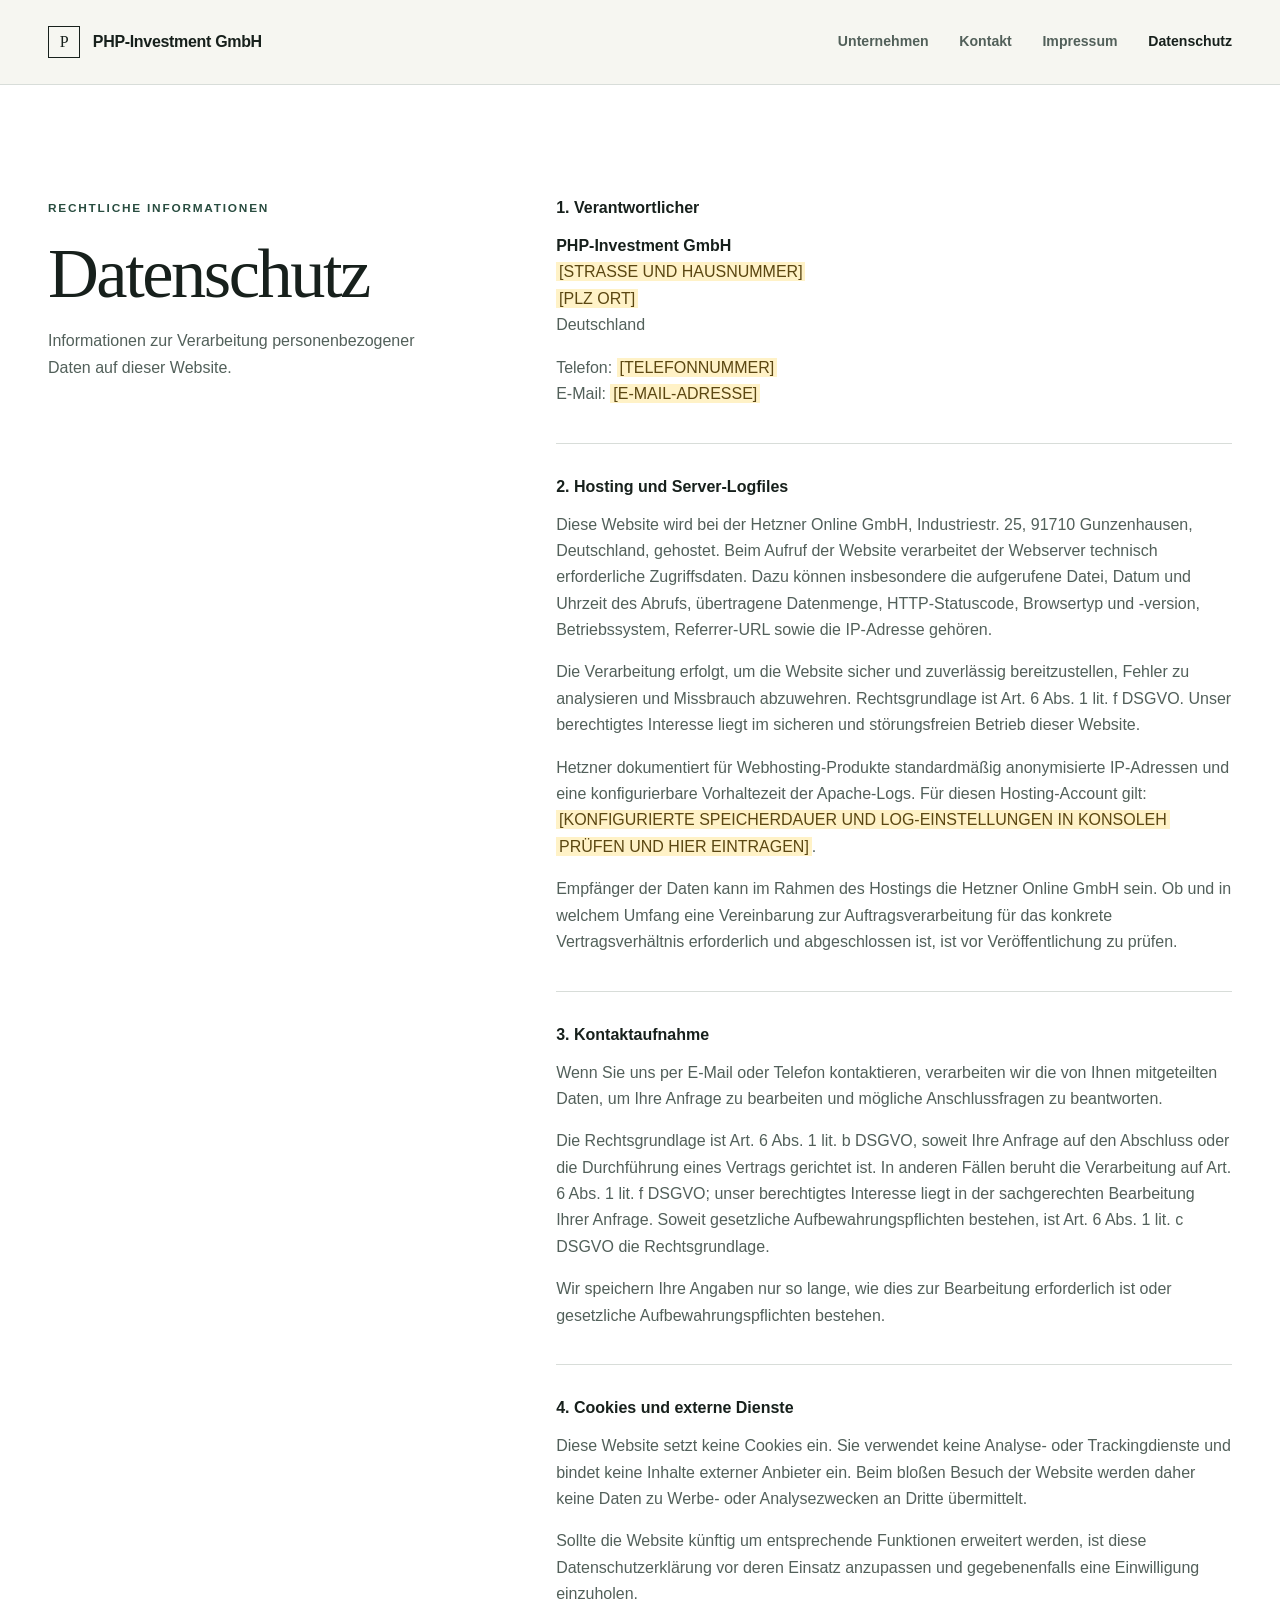
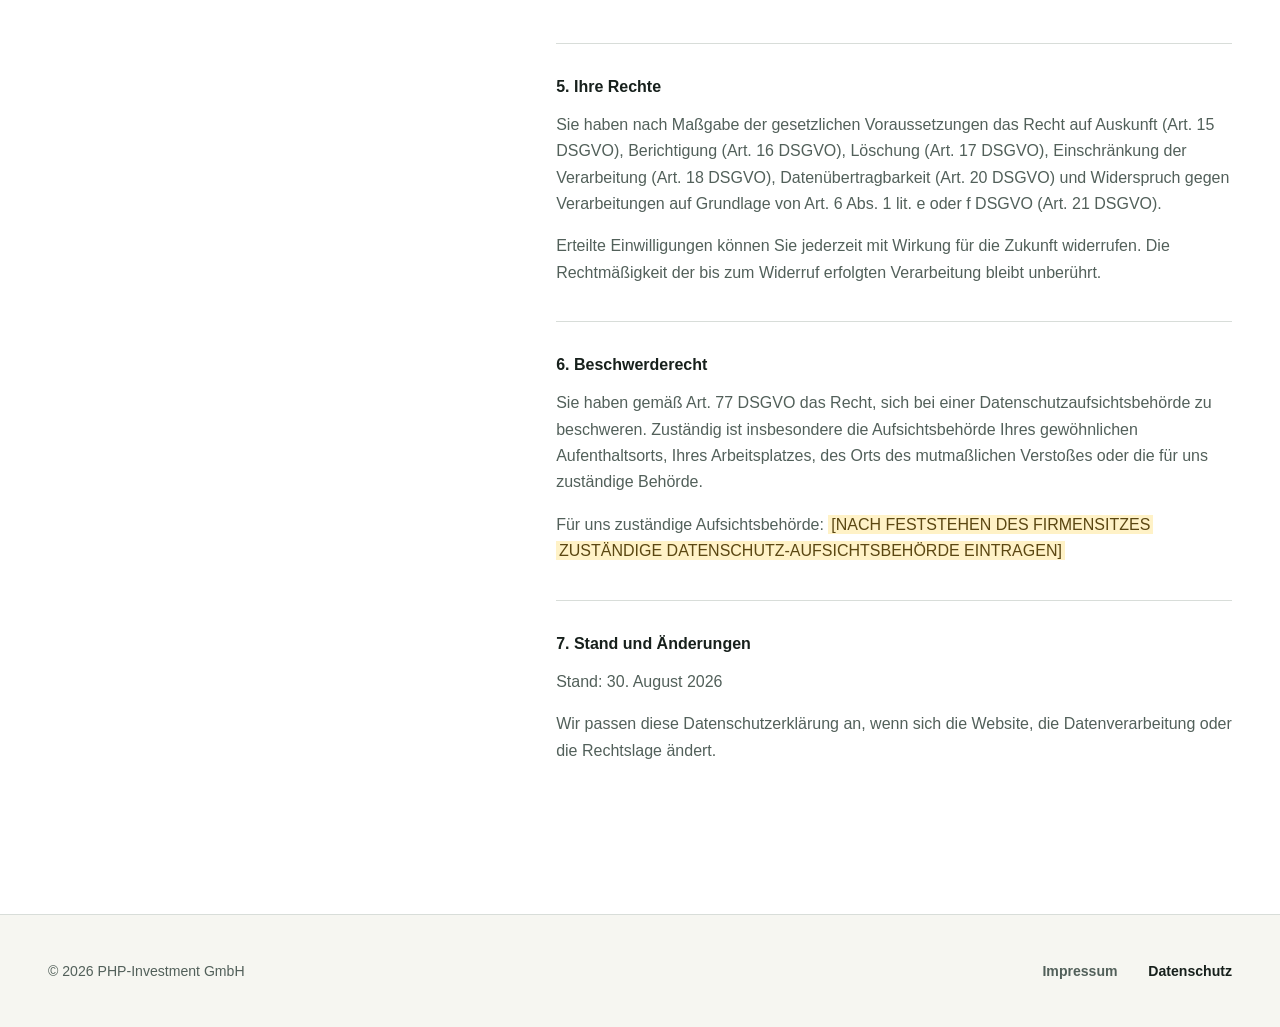
==== datenschutz.html @ 9c5c439d "Initial website" ====
<!doctype html>
<html lang="de">
<head>
  <meta charset="utf-8">
  <meta name="viewport" content="width=device-width, initial-scale=1">
  <title>Datenschutz | PHP-Investment GmbH</title>
  <meta name="description" content="Datenschutzerklärung der PHP-Investment GmbH.">
  <!-- TODO: example.invalid vor Veröffentlichung durch die finale Domain ersetzen. -->
  <link rel="canonical" href="https://www.example.invalid/datenschutz.html">
  <link rel="icon" href="favicon.svg" type="image/svg+xml">
  <link rel="stylesheet" href="assets/css/styles.css">
</head>
<body>
  <a class="skip-link" href="#main">Zum Inhalt springen</a>

  <header class="site-header">
    <div class="shell header-inner">
      <a class="brand" href="index.html" aria-label="PHP-Investment GmbH – Startseite">
        <span class="brand-mark" aria-hidden="true">P</span>
        <span>PHP-Investment GmbH</span>
      </a>
      <nav class="site-nav" aria-label="Hauptnavigation">
        <a href="index.html#unternehmen">Unternehmen</a>
        <a href="index.html#kontakt">Kontakt</a>
        <a href="impressum.html">Impressum</a>
        <a href="datenschutz.html" aria-current="page">Datenschutz</a>
      </nav>
    </div>
  </header>

  <main id="main" class="legal-main">
    <article class="shell legal-layout">
      <header class="legal-intro">
        <p class="eyebrow">Rechtliche Informationen</p>
        <h1>Datenschutz</h1>
        <p>Informationen zur Verarbeitung personenbezogener Daten auf dieser Website.</p>
      </header>

      <div class="legal-content">
        <section aria-labelledby="verantwortlicher">
          <h2 id="verantwortlicher">1. Verantwortlicher</h2>
          <p><strong>PHP-Investment GmbH</strong><br>
            <span class="placeholder">[STRASSE UND HAUSNUMMER]</span><br>
            <span class="placeholder">[PLZ ORT]</span><br>
            Deutschland</p>
          <p>Telefon: <span class="placeholder">[TELEFONNUMMER]</span><br>
            E-Mail: <span class="placeholder">[E-MAIL-ADRESSE]</span></p>
          <!-- TODO: Kontaktdaten eines Datenschutzbeauftragten nur ergänzen, falls einer bestellt wurde/bestellt werden muss. -->
        </section>

        <section aria-labelledby="hosting">
          <h2 id="hosting">2. Hosting und Server-Logfiles</h2>
          <p>Diese Website wird bei der Hetzner Online GmbH, Industriestr. 25, 91710 Gunzenhausen, Deutschland, gehostet. Beim Aufruf der Website verarbeitet der Webserver technisch erforderliche Zugriffsdaten. Dazu können insbesondere die aufgerufene Datei, Datum und Uhrzeit des Abrufs, übertragene Datenmenge, HTTP-Statuscode, Browsertyp und -version, Betriebssystem, Referrer-URL sowie die IP-Adresse gehören.</p>
          <p>Die Verarbeitung erfolgt, um die Website sicher und zuverlässig bereitzustellen, Fehler zu analysieren und Missbrauch abzuwehren. Rechtsgrundlage ist Art. 6 Abs. 1 lit. f DSGVO. Unser berechtigtes Interesse liegt im sicheren und störungsfreien Betrieb dieser Website.</p>
          <p>Hetzner dokumentiert für Webhosting-Produkte standardmäßig anonymisierte IP-Adressen und eine konfigurierbare Vorhaltezeit der Apache-Logs. Für diesen Hosting-Account gilt: <span class="placeholder">[KONFIGURIERTE SPEICHERDAUER UND LOG-EINSTELLUNGEN IN KONSOLEH PRÜFEN UND HIER EINTRAGEN]</span>.</p>
          <p>Empfänger der Daten kann im Rahmen des Hostings die Hetzner Online GmbH sein. Ob und in welchem Umfang eine Vereinbarung zur Auftragsverarbeitung für das konkrete Vertragsverhältnis erforderlich und abgeschlossen ist, ist vor Veröffentlichung zu prüfen.</p>
        </section>

        <section aria-labelledby="kontakt-datenschutz">
          <h2 id="kontakt-datenschutz">3. Kontaktaufnahme</h2>
          <p>Wenn Sie uns per E-Mail oder Telefon kontaktieren, verarbeiten wir die von Ihnen mitgeteilten Daten, um Ihre Anfrage zu bearbeiten und mögliche Anschlussfragen zu beantworten.</p>
          <p>Die Rechtsgrundlage ist Art. 6 Abs. 1 lit. b DSGVO, soweit Ihre Anfrage auf den Abschluss oder die Durchführung eines Vertrags gerichtet ist. In anderen Fällen beruht die Verarbeitung auf Art. 6 Abs. 1 lit. f DSGVO; unser berechtigtes Interesse liegt in der sachgerechten Bearbeitung Ihrer Anfrage. Soweit gesetzliche Aufbewahrungspflichten bestehen, ist Art. 6 Abs. 1 lit. c DSGVO die Rechtsgrundlage.</p>
          <p>Wir speichern Ihre Angaben nur so lange, wie dies zur Bearbeitung erforderlich ist oder gesetzliche Aufbewahrungspflichten bestehen.</p>
        </section>

        <section aria-labelledby="cookies">
          <h2 id="cookies">4. Cookies und externe Dienste</h2>
          <p>Diese Website setzt keine Cookies ein. Sie verwendet keine Analyse- oder Trackingdienste und bindet keine Inhalte externer Anbieter ein. Beim bloßen Besuch der Website werden daher keine Daten zu Werbe- oder Analysezwecken an Dritte übermittelt.</p>
          <p>Sollte die Website künftig um entsprechende Funktionen erweitert werden, ist diese Datenschutzerklärung vor deren Einsatz anzupassen und gegebenenfalls eine Einwilligung einzuholen.</p>
        </section>

        <section aria-labelledby="rechte">
          <h2 id="rechte">5. Ihre Rechte</h2>
          <p>Sie haben nach Maßgabe der gesetzlichen Voraussetzungen das Recht auf Auskunft (Art. 15 DSGVO), Berichtigung (Art. 16 DSGVO), Löschung (Art. 17 DSGVO), Einschränkung der Verarbeitung (Art. 18 DSGVO), Datenübertragbarkeit (Art. 20 DSGVO) und Widerspruch gegen Verarbeitungen auf Grundlage von Art. 6 Abs. 1 lit. e oder f DSGVO (Art. 21 DSGVO).</p>
          <p>Erteilte Einwilligungen können Sie jederzeit mit Wirkung für die Zukunft widerrufen. Die Rechtmäßigkeit der bis zum Widerruf erfolgten Verarbeitung bleibt unberührt.</p>
        </section>

        <section aria-labelledby="beschwerde">
          <h2 id="beschwerde">6. Beschwerderecht</h2>
          <p>Sie haben gemäß Art. 77 DSGVO das Recht, sich bei einer Datenschutzaufsichtsbehörde zu beschweren. Zuständig ist insbesondere die Aufsichtsbehörde Ihres gewöhnlichen Aufenthaltsorts, Ihres Arbeitsplatzes, des Orts des mutmaßlichen Verstoßes oder die für uns zuständige Behörde.</p>
          <p>Für uns zuständige Aufsichtsbehörde: <span class="placeholder">[NACH FESTSTEHEN DES FIRMENSITZES ZUSTÄNDIGE DATENSCHUTZ-AUFSICHTSBEHÖRDE EINTRAGEN]</span></p>
        </section>

        <section aria-labelledby="stand">
          <h2 id="stand">7. Stand und Änderungen</h2>
          <p>Stand: 30. August 2026</p>
          <p>Wir passen diese Datenschutzerklärung an, wenn sich die Website, die Datenverarbeitung oder die Rechtslage ändert.</p>
        </section>
      </div>
    </article>
  </main>

  <footer class="site-footer">
    <div class="shell footer-inner">
      <p>© 2026 PHP-Investment GmbH</p>
      <nav aria-label="Rechtliche Hinweise">
        <a href="impressum.html">Impressum</a>
        <a href="datenschutz.html" aria-current="page">Datenschutz</a>
      </nav>
    </div>
  </footer>
</body>
</html>
---- assets/css/styles.css ----
:root {
  --paper: #f6f6f1;
  --surface: #ffffff;
  --ink: #17201c;
  --ink-soft: #52605a;
  --accent: #294d40;
  --accent-soft: #dce6df;
  --line: #d8ddd9;
  --placeholder-bg: #fff2c7;
  --placeholder-ink: #5b4712;
  --shell: 74rem;
}

*,
*::before,
*::after {
  box-sizing: border-box;
}

html {
  scroll-behavior: smooth;
}

body {
  margin: 0;
  background: var(--paper);
  color: var(--ink);
  font-family: -apple-system, BlinkMacSystemFont, "Segoe UI", Helvetica, Arial, sans-serif;
  font-size: 1rem;
  line-height: 1.65;
  -webkit-font-smoothing: antialiased;
}

a {
  color: inherit;
  text-decoration-thickness: 1px;
  text-underline-offset: 0.22em;
}

a:hover {
  color: var(--accent);
}

a:focus-visible {
  outline: 3px solid var(--accent);
  outline-offset: 4px;
  border-radius: 2px;
}

.skip-link {
  position: fixed;
  z-index: 100;
  top: 0.75rem;
  left: 0.75rem;
  padding: 0.65rem 0.9rem;
  background: var(--ink);
  color: #fff;
  transform: translateY(-160%);
  transition: transform 160ms ease;
}

.skip-link:focus {
  color: #fff;
  transform: translateY(0);
}

.shell {
  width: min(calc(100% - 3rem), var(--shell));
  margin-inline: auto;
}

.site-header {
  position: relative;
  z-index: 10;
  border-bottom: 1px solid var(--line);
  background: var(--paper);
}

.header-inner {
  min-height: 5.25rem;
  display: flex;
  align-items: center;
  justify-content: space-between;
  gap: 2rem;
}

.brand {
  display: inline-flex;
  align-items: center;
  gap: 0.8rem;
  color: var(--ink);
  font-weight: 650;
  letter-spacing: -0.02em;
  text-decoration: none;
  white-space: nowrap;
}

.brand-mark {
  display: grid;
  width: 2rem;
  height: 2rem;
  place-items: center;
  border: 1px solid var(--ink);
  font-family: Georgia, "Times New Roman", serif;
  font-size: 1rem;
  font-weight: 400;
}

.site-nav,
.site-footer nav {
  display: flex;
  align-items: center;
  gap: clamp(1rem, 2.4vw, 2rem);
}

.site-nav a,
.site-footer a {
  color: var(--ink-soft);
  font-size: 0.88rem;
  font-weight: 550;
  text-decoration: none;
}

.site-nav a:hover,
.site-nav a[aria-current="page"],
.site-footer a:hover,
.site-footer a[aria-current="page"] {
  color: var(--ink);
}

.hero {
  min-height: 42rem;
  display: grid;
  grid-template-columns: minmax(0, 1.35fr) minmax(18rem, 0.65fr);
  align-items: center;
  gap: clamp(3rem, 9vw, 8rem);
  padding-block: clamp(5rem, 11vw, 9rem);
}

.hero-copy {
  min-width: 0;
  max-width: 48rem;
}

.eyebrow {
  margin: 0 0 1.4rem;
  color: var(--accent);
  font-size: 0.74rem;
  font-weight: 700;
  letter-spacing: 0.15em;
  line-height: 1.4;
  text-transform: uppercase;
}

h1,
h2,
h3,
p {
  margin-top: 0;
}

h1,
h2 {
  font-family: Georgia, "Times New Roman", serif;
  font-weight: 400;
  letter-spacing: -0.035em;
}

h1 {
  max-width: 14ch;
  margin-bottom: 1.75rem;
  font-size: clamp(3rem, 6.5vw, 5.8rem);
  line-height: 0.98;
}

h2 {
  margin-bottom: 1rem;
  font-size: clamp(2.2rem, 4vw, 3.6rem);
  line-height: 1.05;
}

h3 {
  margin-bottom: 1rem;
  font-size: 1rem;
}

.lead {
  max-width: 38rem;
  margin-bottom: 1.8rem;
  color: var(--ink-soft);
  font-size: clamp(1.12rem, 1.7vw, 1.35rem);
  line-height: 1.55;
}

.text-link {
  display: inline-flex;
  gap: 0.55rem;
  align-items: center;
  color: var(--accent);
  font-size: 0.93rem;
  font-weight: 650;
  text-decoration: none;
}

.text-link span {
  transition: transform 160ms ease;
}

.text-link:hover span {
  transform: translateX(0.2rem);
}

.hero-figure {
  position: relative;
  width: min(100%, 22rem);
  aspect-ratio: 0.78;
  justify-self: end;
  border: 1px solid var(--line);
}

.figure-line,
.figure-block,
.figure-label {
  position: absolute;
}

.figure-line {
  top: 0;
  bottom: 0;
  width: 1px;
  background: var(--line);
}

.figure-line-one {
  left: 33.333%;
}

.figure-line-two {
  left: 66.666%;
}

.figure-block {
  right: 0;
  bottom: 0;
  width: 66.666%;
  height: 56%;
  background: var(--accent);
}

.figure-label {
  right: 1.2rem;
  bottom: 1.2rem;
  color: #fff;
  font-family: Georgia, "Times New Roman", serif;
  font-size: clamp(1rem, 2vw, 1.35rem);
  line-height: 1.2;
  text-align: right;
}

.section {
  padding-block: clamp(5rem, 10vw, 8.5rem);
  border-top: 1px solid var(--line);
  scroll-margin-top: 1rem;
}

.section-muted {
  background: var(--surface);
}

.split-layout {
  display: grid;
  grid-template-columns: minmax(13rem, 0.72fr) minmax(0, 1.28fr);
  gap: clamp(3rem, 10vw, 9rem);
}

.section-number {
  margin-bottom: 1.25rem;
  color: var(--accent);
  font-size: 0.72rem;
  font-weight: 700;
  letter-spacing: 0.14em;
}

.prose {
  max-width: 43rem;
}

.prose-large {
  font-family: Georgia, "Times New Roman", serif;
  font-size: clamp(1.35rem, 2.5vw, 2rem);
  line-height: 1.48;
}

.prose p:last-child,
.legal-content section p:last-child {
  margin-bottom: 0;
}

.contact-card {
  display: grid;
  grid-template-columns: repeat(2, minmax(0, 1fr));
  gap: 3rem;
  padding: clamp(1.6rem, 4vw, 2.8rem);
  border: 1px solid var(--line);
  background: var(--surface);
}

address {
  color: var(--ink-soft);
  font-style: normal;
}

.contact-list {
  margin: 0;
}

.contact-list > div + div {
  margin-top: 1.5rem;
}

.contact-list dt {
  margin-bottom: 0.2rem;
  color: var(--ink-soft);
  font-size: 0.78rem;
  font-weight: 700;
  letter-spacing: 0.08em;
  text-transform: uppercase;
}

.contact-list dd {
  margin: 0;
}

.placeholder {
  padding: 0.06em 0.18em;
  background: var(--placeholder-bg);
  color: var(--placeholder-ink);
  box-decoration-break: clone;
  -webkit-box-decoration-break: clone;
}

.site-footer {
  border-top: 1px solid var(--line);
}

.footer-inner {
  min-height: 7rem;
  display: flex;
  align-items: center;
  justify-content: space-between;
  gap: 2rem;
}

.footer-inner p {
  margin: 0;
  color: var(--ink-soft);
  font-size: 0.88rem;
}

.legal-main {
  background: var(--surface);
}

.legal-layout {
  display: grid;
  grid-template-columns: minmax(15rem, 0.72fr) minmax(0, 1.28fr);
  gap: clamp(3rem, 10vw, 9rem);
  padding-block: clamp(4rem, 9vw, 8rem);
}

.legal-intro {
  align-self: start;
  position: sticky;
  top: 3rem;
}

.legal-intro h1 {
  margin-bottom: 1.25rem;
  font-size: clamp(3rem, 5.5vw, 5rem);
}

.legal-intro > p:last-child {
  max-width: 24rem;
  color: var(--ink-soft);
}

.legal-content {
  max-width: 45rem;
}

.legal-content section {
  padding-block: 2.2rem;
  border-top: 1px solid var(--line);
}

.legal-content section:first-child {
  padding-top: 0;
  border-top: 0;
}

.legal-content h2 {
  margin-bottom: 1rem;
  font-family: inherit;
  font-size: 1rem;
  font-weight: 700;
  letter-spacing: 0;
}

.legal-content p {
  color: var(--ink-soft);
}

.legal-content strong {
  color: var(--ink);
}

.notice {
  padding: 1.25rem;
  border-left: 3px solid #9a7518;
  background: #fff9e8;
}

.notice .notice-title {
  margin-bottom: 0.4rem;
  color: var(--ink);
  font-size: 0.78rem;
  font-weight: 750;
  letter-spacing: 0.08em;
  text-transform: uppercase;
}

@media (max-width: 52rem) {
  .header-inner {
    padding-block: 1rem;
    align-items: flex-start;
    flex-direction: column;
    gap: 0.9rem;
  }

  .site-nav {
    width: 100%;
    padding-bottom: 0.25rem;
    overflow-x: auto;
  }

  .hero {
    min-height: auto;
    grid-template-columns: 1fr;
  }

  .hero-figure {
    width: min(70vw, 20rem);
    justify-self: start;
  }

  .split-layout,
  .legal-layout {
    grid-template-columns: 1fr;
    gap: 2rem;
  }

  .legal-intro {
    position: static;
  }

  .contact-card {
    grid-template-columns: 1fr;
  }
}

@media (max-width: 35rem) {
  .shell {
    width: min(calc(100% - 2rem), var(--shell));
  }

  .brand {
    font-size: 0.94rem;
  }

  .site-nav {
    gap: 1rem;
  }

  .site-nav a {
    font-size: 0.82rem;
  }

  .hero {
    padding-block: 4.5rem;
  }

  h1 {
    overflow-wrap: break-word;
    font-size: clamp(2.45rem, 11.5vw, 3.1rem);
    hyphens: auto;
  }

  .hero-figure {
    width: 78vw;
  }

  .footer-inner {
    padding-block: 1.5rem;
    align-items: flex-start;
    flex-direction: column;
    justify-content: center;
    gap: 0.8rem;
  }
}

@media (prefers-reduced-motion: reduce) {
  html {
    scroll-behavior: auto;
  }

  *,
  *::before,
  *::after {
    scroll-behavior: auto !important;
    transition-duration: 0.01ms !important;
  }
}

@media print {
  .site-header,
  .site-footer,
  .skip-link {
    display: none;
  }

  body,
  .legal-main {
    background: #fff;
  }

  .legal-layout {
    display: block;
    width: 100%;
    padding: 0;
  }

  .legal-intro {
    margin-bottom: 2rem;
  }
}
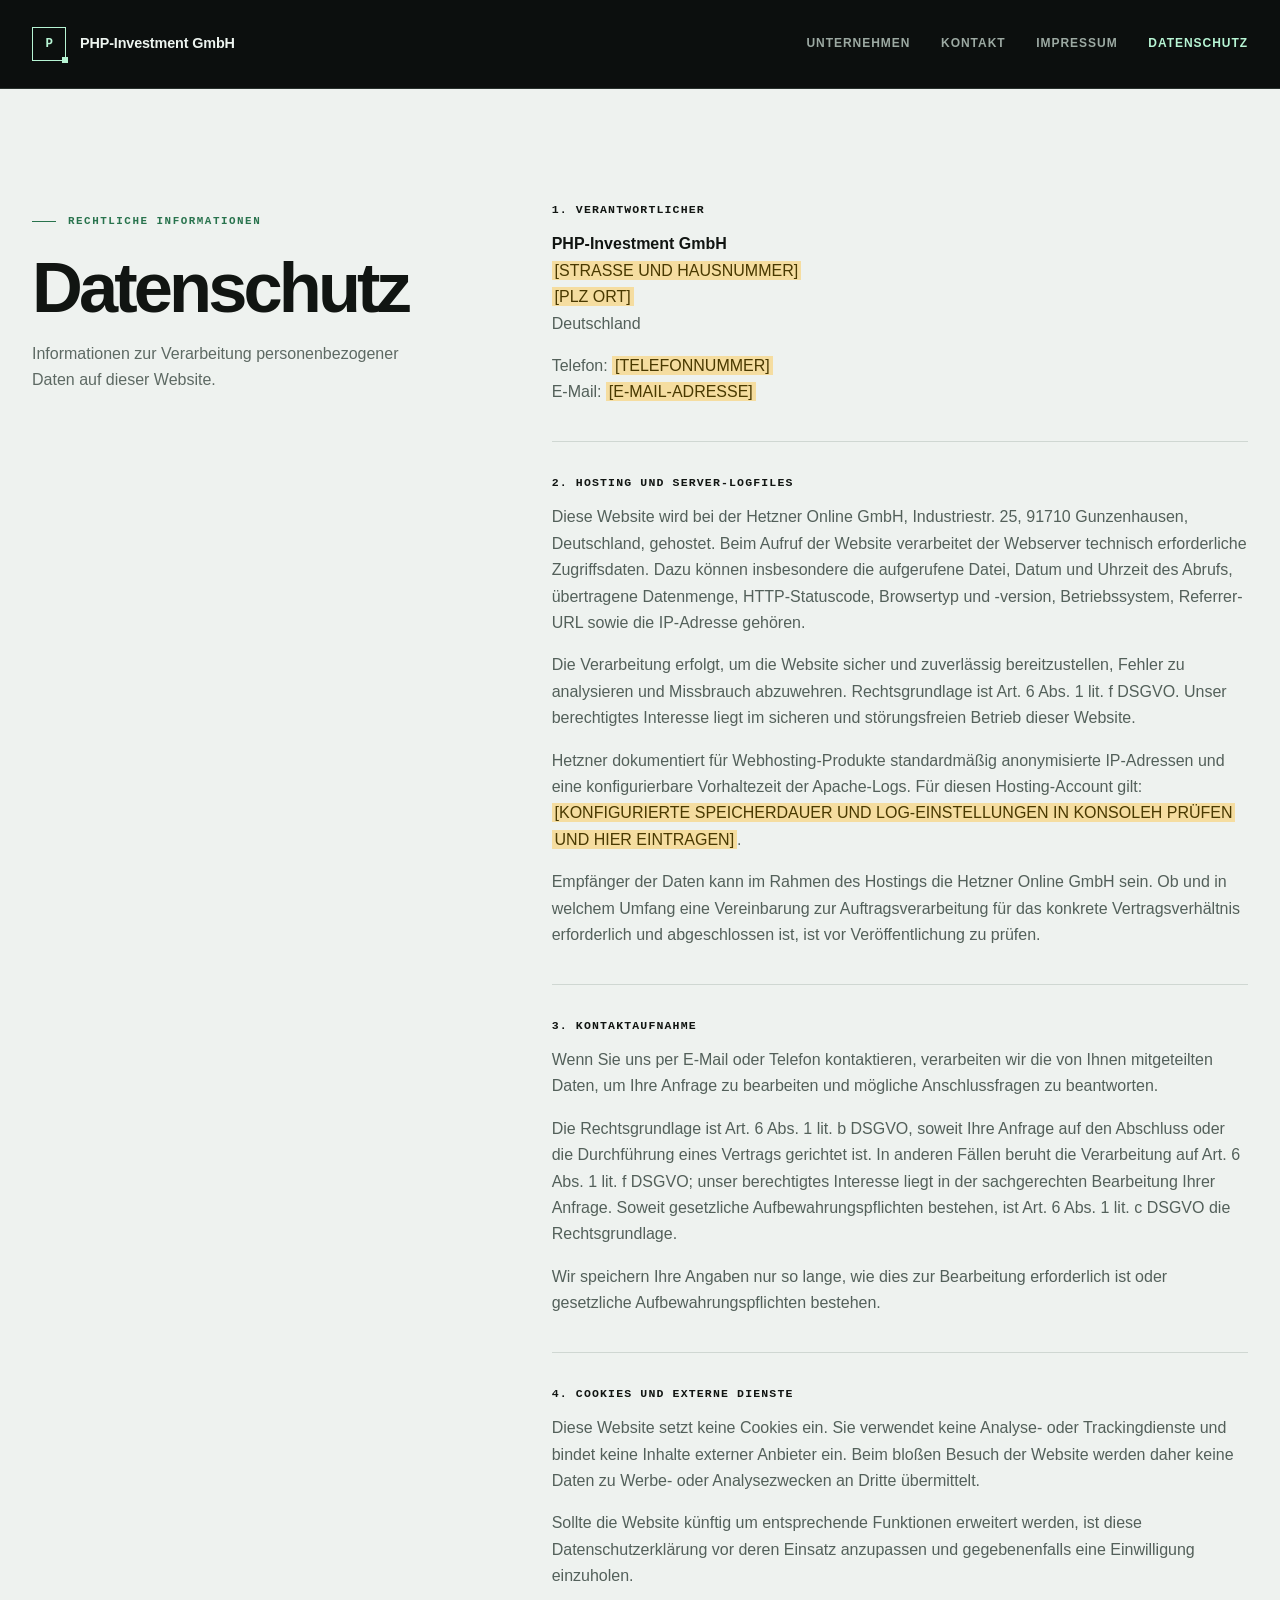
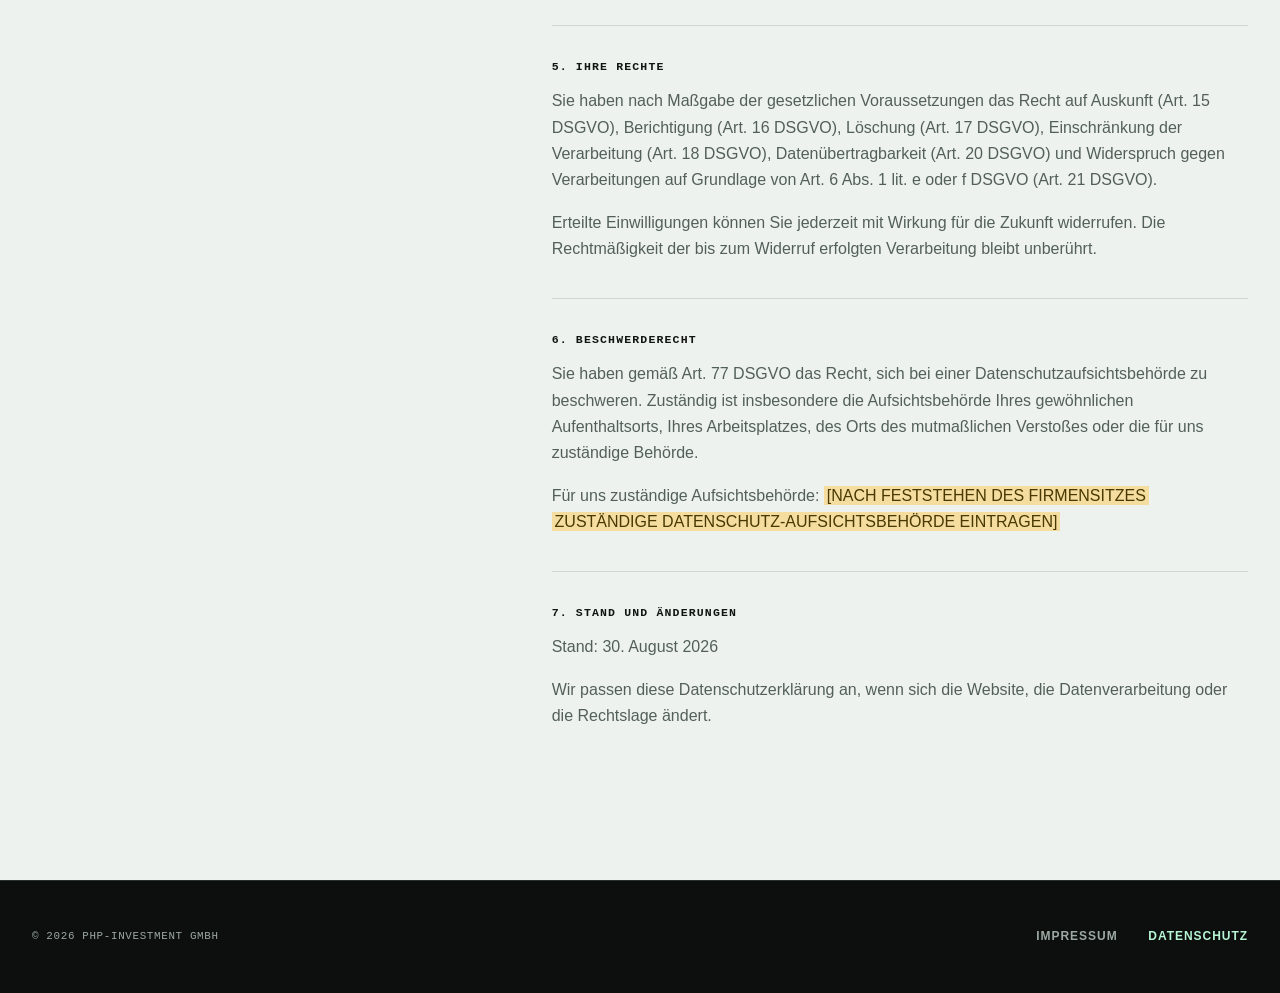
==== commit 2e76bbef: "Updated URL" ====
--- a/datenschutz.html
+++ b/datenschutz.html
@@ -5,8 +5,7 @@
   <meta name="viewport" content="width=device-width, initial-scale=1">
   <title>Datenschutz | PHP-Investment GmbH</title>
   <meta name="description" content="Datenschutzerklärung der PHP-Investment GmbH.">
-  <!-- TODO: example.invalid vor Veröffentlichung durch die finale Domain ersetzen. -->
-  <link rel="canonical" href="https://www.example.invalid/datenschutz.html">
+  <link rel="canonical" href="https://php-investment.de/datenschutz.html">
   <link rel="icon" href="favicon.svg" type="image/svg+xml">
   <link rel="stylesheet" href="assets/css/styles.css">
 </head>
--- a/assets/css/styles.css
+++ b/assets/css/styles.css
@@ -1,14 +1,18 @@
 :root {
-  --paper: #f6f6f1;
-  --surface: #ffffff;
-  --ink: #17201c;
-  --ink-soft: #52605a;
-  --accent: #294d40;
-  --accent-soft: #dce6df;
-  --line: #d8ddd9;
-  --placeholder-bg: #fff2c7;
-  --placeholder-ink: #5b4712;
-  --shell: 74rem;
+  --bg: #0c0f0e;
+  --surface: #121715;
+  --surface-raised: #171d1a;
+  --paper: #eef2ef;
+  --ink: #edf4ef;
+  --ink-soft: #9ca9a2;
+  --ink-dark: #111512;
+  --accent: #b7f5d4;
+  --accent-strong: #78dda8;
+  --line: #29312d;
+  --line-light: #cfd7d2;
+  --placeholder-bg: #f5dda0;
+  --placeholder-ink: #493900;
+  --shell: 76rem;
 }
 
 *,
@@ -23,18 +27,23 @@
 
 body {
   margin: 0;
-  background: var(--paper);
+  background: var(--bg);
   color: var(--ink);
-  font-family: -apple-system, BlinkMacSystemFont, "Segoe UI", Helvetica, Arial, sans-serif;
+  font-family: Inter, ui-sans-serif, -apple-system, BlinkMacSystemFont, "Segoe UI", Helvetica, Arial, sans-serif;
   font-size: 1rem;
   line-height: 1.65;
   -webkit-font-smoothing: antialiased;
 }
 
+::selection {
+  background: var(--accent);
+  color: var(--ink-dark);
+}
+
 a {
   color: inherit;
   text-decoration-thickness: 1px;
-  text-underline-offset: 0.22em;
+  text-underline-offset: 0.24em;
 }
 
 a:hover {
@@ -42,9 +51,8 @@
 }
 
 a:focus-visible {
-  outline: 3px solid var(--accent);
-  outline-offset: 4px;
-  border-radius: 2px;
+  outline: 2px solid var(--accent);
+  outline-offset: 5px;
 }
 
 .skip-link {
@@ -53,14 +61,15 @@
   top: 0.75rem;
   left: 0.75rem;
   padding: 0.65rem 0.9rem;
-  background: var(--ink);
-  color: #fff;
+  background: var(--accent);
+  color: var(--ink-dark);
+  font-weight: 700;
   transform: translateY(-160%);
   transition: transform 160ms ease;
 }
 
 .skip-link:focus {
-  color: #fff;
+  color: var(--ink-dark);
   transform: translateY(0);
 }
 
@@ -73,11 +82,11 @@
   position: relative;
   z-index: 10;
   border-bottom: 1px solid var(--line);
-  background: var(--paper);
+  background: var(--bg);
 }
 
 .header-inner {
-  min-height: 5.25rem;
+  min-height: 5.5rem;
   display: flex;
   align-items: center;
   justify-content: space-between;
@@ -87,23 +96,36 @@
 .brand {
   display: inline-flex;
   align-items: center;
-  gap: 0.8rem;
+  gap: 0.85rem;
   color: var(--ink);
-  font-weight: 650;
-  letter-spacing: -0.02em;
+  font-size: 0.9rem;
+  font-weight: 700;
+  letter-spacing: -0.01em;
   text-decoration: none;
   white-space: nowrap;
 }
 
 .brand-mark {
+  position: relative;
   display: grid;
-  width: 2rem;
-  height: 2rem;
+  width: 2.15rem;
+  height: 2.15rem;
   place-items: center;
-  border: 1px solid var(--ink);
-  font-family: Georgia, "Times New Roman", serif;
-  font-size: 1rem;
-  font-weight: 400;
+  border: 1px solid var(--accent);
+  color: var(--accent);
+  font-family: ui-monospace, SFMono-Regular, Menlo, Consolas, monospace;
+  font-size: 0.78rem;
+  font-weight: 700;
+}
+
+.brand-mark::after {
+  position: absolute;
+  right: -3px;
+  bottom: -3px;
+  width: 6px;
+  height: 6px;
+  background: var(--accent);
+  content: "";
 }
 
 .site-nav,
@@ -116,40 +138,67 @@
 .site-nav a,
 .site-footer a {
   color: var(--ink-soft);
-  font-size: 0.88rem;
-  font-weight: 550;
+  font-size: 0.75rem;
+  font-weight: 700;
+  letter-spacing: 0.08em;
   text-decoration: none;
+  text-transform: uppercase;
 }
 
 .site-nav a:hover,
 .site-nav a[aria-current="page"],
 .site-footer a:hover,
 .site-footer a[aria-current="page"] {
-  color: var(--ink);
+  color: var(--accent);
 }
 
 .hero {
-  min-height: 42rem;
+  position: relative;
+  min-height: 44rem;
   display: grid;
-  grid-template-columns: minmax(0, 1.35fr) minmax(18rem, 0.65fr);
+  grid-template-columns: minmax(0, 1.4fr) minmax(18rem, 0.6fr);
   align-items: center;
-  gap: clamp(3rem, 9vw, 8rem);
-  padding-block: clamp(5rem, 11vw, 9rem);
+  gap: clamp(3rem, 8vw, 7rem);
+  padding-block: clamp(5.5rem, 11vw, 9rem);
+}
+
+.hero::before {
+  position: absolute;
+  top: 0;
+  bottom: 0;
+  left: 50%;
+  width: 1px;
+  background: var(--line);
+  content: "";
+  pointer-events: none;
 }
 
 .hero-copy {
+  position: relative;
+  z-index: 1;
   min-width: 0;
-  max-width: 48rem;
+  max-width: 52rem;
 }
 
 .eyebrow {
-  margin: 0 0 1.4rem;
+  display: inline-flex;
+  align-items: center;
+  gap: 0.75rem;
+  margin: 0 0 1.6rem;
   color: var(--accent);
-  font-size: 0.74rem;
-  font-weight: 700;
-  letter-spacing: 0.15em;
+  font-family: ui-monospace, SFMono-Regular, Menlo, Consolas, monospace;
+  font-size: 0.68rem;
+  font-weight: 700;
+  letter-spacing: 0.14em;
   line-height: 1.4;
   text-transform: uppercase;
+}
+
+.eyebrow::before {
+  width: 1.5rem;
+  height: 1px;
+  background: currentColor;
+  content: "";
 }
 
 h1,
@@ -161,22 +210,21 @@
 
 h1,
 h2 {
-  font-family: Georgia, "Times New Roman", serif;
-  font-weight: 400;
-  letter-spacing: -0.035em;
+  font-weight: 650;
+  letter-spacing: -0.055em;
 }
 
 h1 {
   max-width: 14ch;
-  margin-bottom: 1.75rem;
-  font-size: clamp(3rem, 6.5vw, 5.8rem);
-  line-height: 0.98;
+  margin-bottom: 2rem;
+  font-size: clamp(3.5rem, 6.8vw, 6.4rem);
+  line-height: 0.94;
 }
 
 h2 {
   margin-bottom: 1rem;
-  font-size: clamp(2.2rem, 4vw, 3.6rem);
-  line-height: 1.05;
+  font-size: clamp(2.5rem, 4.8vw, 4.5rem);
+  line-height: 0.98;
 }
 
 h3 {
@@ -186,20 +234,23 @@
 
 .lead {
   max-width: 38rem;
-  margin-bottom: 1.8rem;
+  margin-bottom: 2rem;
   color: var(--ink-soft);
-  font-size: clamp(1.12rem, 1.7vw, 1.35rem);
-  line-height: 1.55;
+  font-size: clamp(1.06rem, 1.6vw, 1.25rem);
+  line-height: 1.6;
 }
 
 .text-link {
   display: inline-flex;
-  gap: 0.55rem;
+  gap: 0.7rem;
   align-items: center;
   color: var(--accent);
-  font-size: 0.93rem;
-  font-weight: 650;
+  font-family: ui-monospace, SFMono-Regular, Menlo, Consolas, monospace;
+  font-size: 0.72rem;
+  font-weight: 700;
+  letter-spacing: 0.08em;
   text-decoration: none;
+  text-transform: uppercase;
 }
 
 .text-link span {
@@ -207,15 +258,42 @@
 }
 
 .text-link:hover span {
-  transform: translateX(0.2rem);
+  transform: translateX(0.25rem);
 }
 
 .hero-figure {
   position: relative;
+  z-index: 1;
   width: min(100%, 22rem);
-  aspect-ratio: 0.78;
+  aspect-ratio: 0.82;
   justify-self: end;
-  border: 1px solid var(--line);
+  border: 1px solid #3a4540;
+  background: var(--surface);
+}
+
+.hero-figure::before {
+  position: absolute;
+  z-index: 2;
+  top: 1.2rem;
+  right: 1.2rem;
+  width: 0.5rem;
+  height: 0.5rem;
+  border-radius: 50%;
+  background: var(--accent);
+  box-shadow: 0 0 0 6px rgba(183, 245, 212, 0.08);
+  content: "";
+}
+
+.hero-figure::after {
+  position: absolute;
+  z-index: 2;
+  top: 1.25rem;
+  left: 1.25rem;
+  color: var(--ink-soft);
+  font-family: ui-monospace, SFMono-Regular, Menlo, Consolas, monospace;
+  font-size: 0.62rem;
+  letter-spacing: 0.12em;
+  content: "PHP—01";
 }
 
 .figure-line,
@@ -247,24 +325,48 @@
   background: var(--accent);
 }
 
+.figure-block::before {
+  position: absolute;
+  top: 1rem;
+  left: 1rem;
+  width: 2rem;
+  height: 2rem;
+  border-top: 1px solid var(--ink-dark);
+  border-left: 1px solid var(--ink-dark);
+  content: "";
+  opacity: 0.55;
+}
+
 .figure-label {
+  z-index: 2;
   right: 1.2rem;
   bottom: 1.2rem;
-  color: #fff;
-  font-family: Georgia, "Times New Roman", serif;
-  font-size: clamp(1rem, 2vw, 1.35rem);
-  line-height: 1.2;
+  color: var(--ink-dark);
+  font-size: clamp(1rem, 2vw, 1.25rem);
+  font-weight: 650;
+  line-height: 1.15;
   text-align: right;
 }
 
+.figure-label small {
+  display: block;
+  margin-bottom: 0.4rem;
+  font-family: ui-monospace, SFMono-Regular, Menlo, Consolas, monospace;
+  font-size: 0.55rem;
+  font-weight: 700;
+  letter-spacing: 0.12em;
+  text-transform: uppercase;
+}
+
 .section {
-  padding-block: clamp(5rem, 10vw, 8.5rem);
+  padding-block: clamp(5.5rem, 10vw, 9rem);
   border-top: 1px solid var(--line);
   scroll-margin-top: 1rem;
 }
 
 .section-muted {
-  background: var(--surface);
+  background: var(--paper);
+  color: var(--ink-dark);
 }
 
 .split-layout {
@@ -274,21 +376,35 @@
 }
 
 .section-number {
-  margin-bottom: 1.25rem;
-  color: var(--accent);
-  font-size: 0.72rem;
-  font-weight: 700;
-  letter-spacing: 0.14em;
+  display: inline-flex;
+  min-width: 2.5rem;
+  margin-bottom: 1.5rem;
+  padding: 0.3rem 0.5rem;
+  border: 1px solid currentColor;
+  color: var(--accent-strong);
+  font-family: ui-monospace, SFMono-Regular, Menlo, Consolas, monospace;
+  font-size: 0.62rem;
+  font-weight: 700;
+  letter-spacing: 0.12em;
+}
+
+.section-muted .section-number {
+  color: #28734d;
 }
 
 .prose {
-  max-width: 43rem;
+  max-width: 45rem;
 }
 
 .prose-large {
-  font-family: Georgia, "Times New Roman", serif;
-  font-size: clamp(1.35rem, 2.5vw, 2rem);
-  line-height: 1.48;
+  font-size: clamp(1.45rem, 2.6vw, 2.2rem);
+  font-weight: 480;
+  letter-spacing: -0.025em;
+  line-height: 1.4;
+}
+
+.prose-large p:first-child::first-line {
+  color: #173e2b;
 }
 
 .prose p:last-child,
@@ -297,12 +413,23 @@
 }
 
 .contact-card {
+  position: relative;
   display: grid;
   grid-template-columns: repeat(2, minmax(0, 1fr));
   gap: 3rem;
-  padding: clamp(1.6rem, 4vw, 2.8rem);
+  padding: clamp(1.6rem, 4vw, 3rem);
   border: 1px solid var(--line);
-  background: var(--surface);
+  background: var(--surface-raised);
+}
+
+.contact-card::before {
+  position: absolute;
+  top: -1px;
+  left: -1px;
+  width: 5rem;
+  height: 2px;
+  background: var(--accent);
+  content: "";
 }
 
 address {
@@ -319,11 +446,12 @@
 }
 
 .contact-list dt {
-  margin-bottom: 0.2rem;
-  color: var(--ink-soft);
-  font-size: 0.78rem;
-  font-weight: 700;
-  letter-spacing: 0.08em;
+  margin-bottom: 0.35rem;
+  color: var(--accent);
+  font-family: ui-monospace, SFMono-Regular, Menlo, Consolas, monospace;
+  font-size: 0.62rem;
+  font-weight: 700;
+  letter-spacing: 0.12em;
   text-transform: uppercase;
 }
 
@@ -341,6 +469,7 @@
 
 .site-footer {
   border-top: 1px solid var(--line);
+  background: var(--bg);
 }
 
 .footer-inner {
@@ -354,18 +483,22 @@
 .footer-inner p {
   margin: 0;
   color: var(--ink-soft);
-  font-size: 0.88rem;
+  font-family: ui-monospace, SFMono-Regular, Menlo, Consolas, monospace;
+  font-size: 0.68rem;
+  letter-spacing: 0.06em;
+  text-transform: uppercase;
 }
 
 .legal-main {
-  background: var(--surface);
+  background: var(--paper);
+  color: var(--ink-dark);
 }
 
 .legal-layout {
   display: grid;
   grid-template-columns: minmax(15rem, 0.72fr) minmax(0, 1.28fr);
   gap: clamp(3rem, 10vw, 9rem);
-  padding-block: clamp(4rem, 9vw, 8rem);
+  padding-block: clamp(4.5rem, 9vw, 8rem);
 }
 
 .legal-intro {
@@ -374,6 +507,10 @@
   top: 3rem;
 }
 
+.legal-intro .eyebrow {
+  color: #28734d;
+}
+
 .legal-intro h1 {
   margin-bottom: 1.25rem;
   font-size: clamp(3rem, 5.5vw, 5rem);
@@ -381,7 +518,7 @@
 
 .legal-intro > p:last-child {
   max-width: 24rem;
-  color: var(--ink-soft);
+  color: #5d6963;
 }
 
 .legal-content {
@@ -390,7 +527,7 @@
 
 .legal-content section {
   padding-block: 2.2rem;
-  border-top: 1px solid var(--line);
+  border-top: 1px solid var(--line-light);
 }
 
 .legal-content section:first-child {
@@ -400,32 +537,34 @@
 
 .legal-content h2 {
   margin-bottom: 1rem;
-  font-family: inherit;
-  font-size: 1rem;
-  font-weight: 700;
-  letter-spacing: 0;
+  font-family: ui-monospace, SFMono-Regular, Menlo, Consolas, monospace;
+  font-size: 0.72rem;
+  font-weight: 750;
+  letter-spacing: 0.1em;
+  text-transform: uppercase;
 }
 
 .legal-content p {
-  color: var(--ink-soft);
+  color: #53605a;
 }
 
 .legal-content strong {
-  color: var(--ink);
+  color: var(--ink-dark);
 }
 
 .notice {
   padding: 1.25rem;
-  border-left: 3px solid #9a7518;
+  border-left: 3px solid #987415;
   background: #fff9e8;
 }
 
 .notice .notice-title {
   margin-bottom: 0.4rem;
-  color: var(--ink);
-  font-size: 0.78rem;
+  color: var(--ink-dark);
+  font-family: ui-monospace, SFMono-Regular, Menlo, Consolas, monospace;
+  font-size: 0.66rem;
   font-weight: 750;
-  letter-spacing: 0.08em;
+  letter-spacing: 0.1em;
   text-transform: uppercase;
 }
 
@@ -448,6 +587,10 @@
     grid-template-columns: 1fr;
   }
 
+  .hero::before {
+    left: 33.333%;
+  }
+
   .hero-figure {
     width: min(70vw, 20rem);
     justify-self: start;
@@ -456,7 +599,7 @@
   .split-layout,
   .legal-layout {
     grid-template-columns: 1fr;
-    gap: 2rem;
+    gap: 2.5rem;
   }
 
   .legal-intro {
@@ -474,7 +617,7 @@
   }
 
   .brand {
-    font-size: 0.94rem;
+    font-size: 0.82rem;
   }
 
   .site-nav {
@@ -482,7 +625,7 @@
   }
 
   .site-nav a {
-    font-size: 0.82rem;
+    font-size: 0.66rem;
   }
 
   .hero {
@@ -491,8 +634,12 @@
 
   h1 {
     overflow-wrap: break-word;
-    font-size: clamp(2.45rem, 11.5vw, 3.1rem);
+    font-size: clamp(2.7rem, 12.2vw, 3.35rem);
     hyphens: auto;
+  }
+
+  .lead {
+    font-size: 1rem;
   }
 
   .hero-figure {
@@ -531,6 +678,7 @@
   body,
   .legal-main {
     background: #fff;
+    color: #111;
   }
 
   .legal-layout {
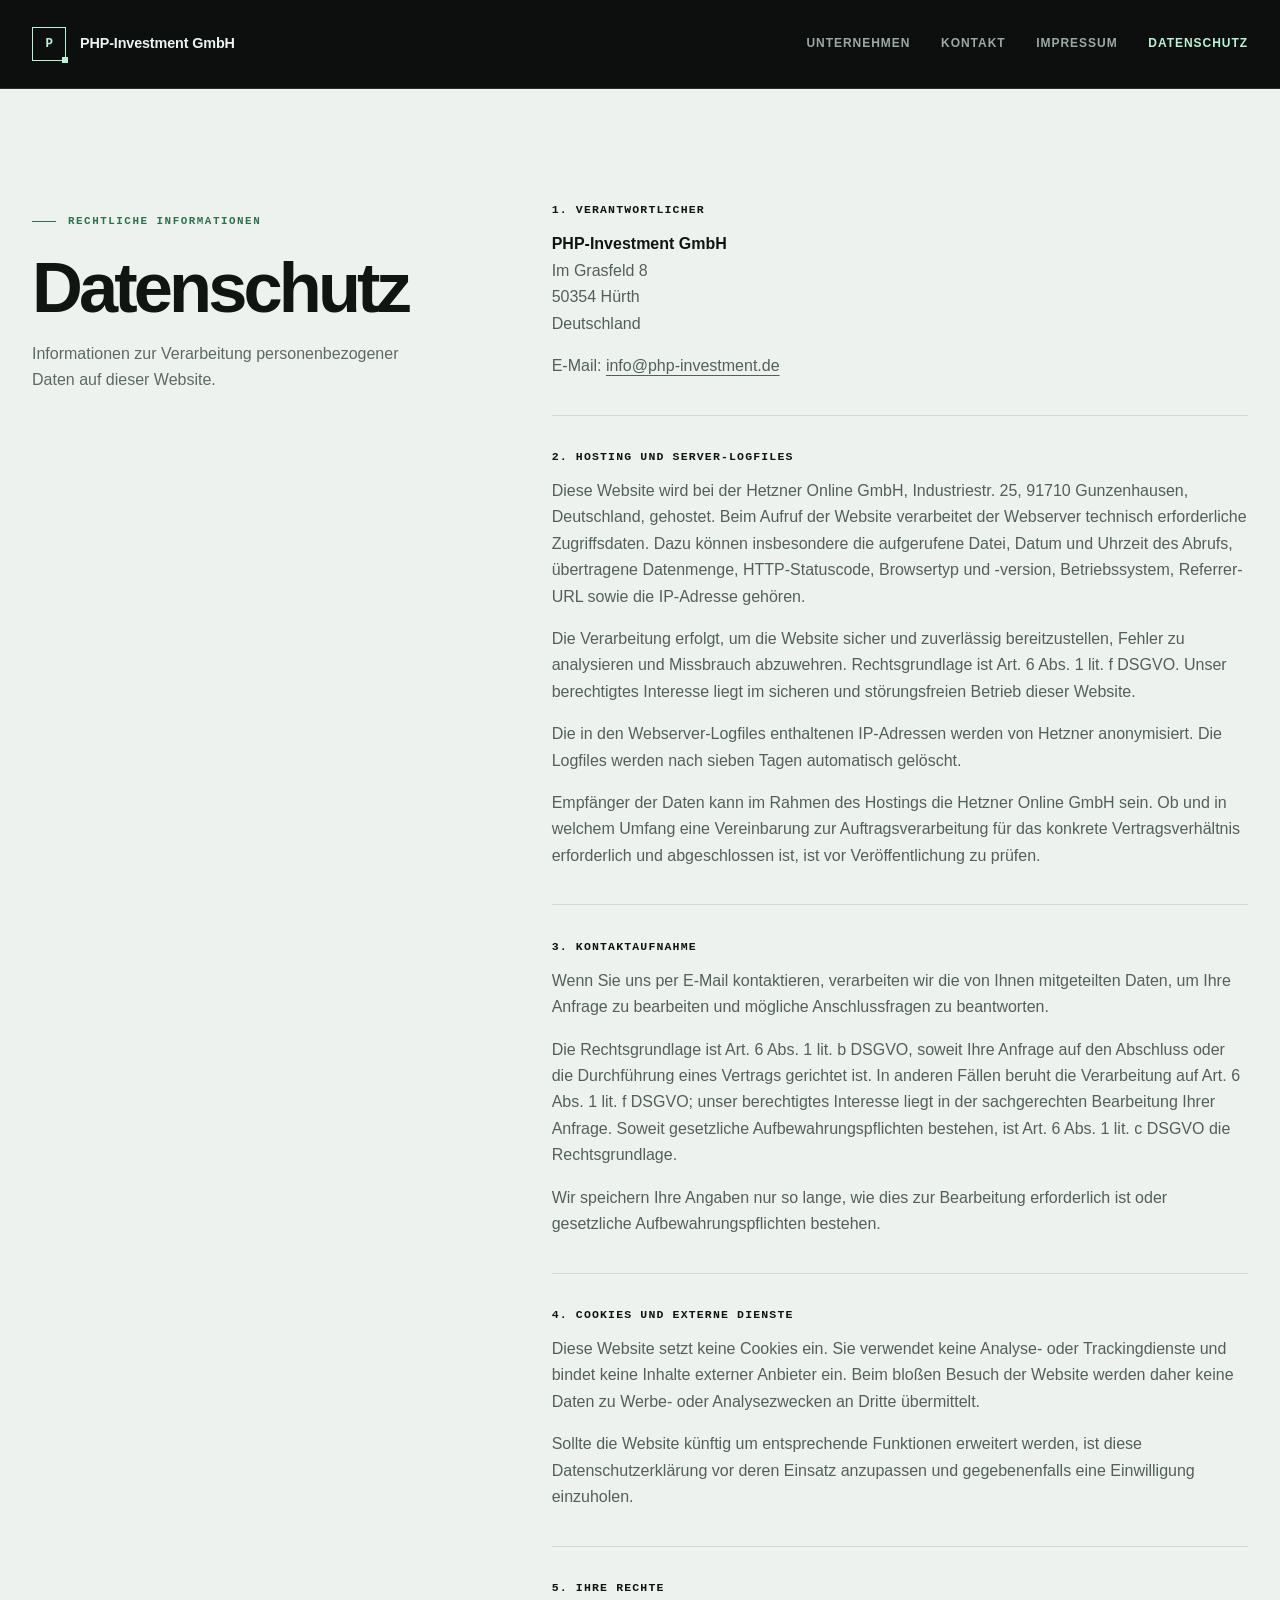
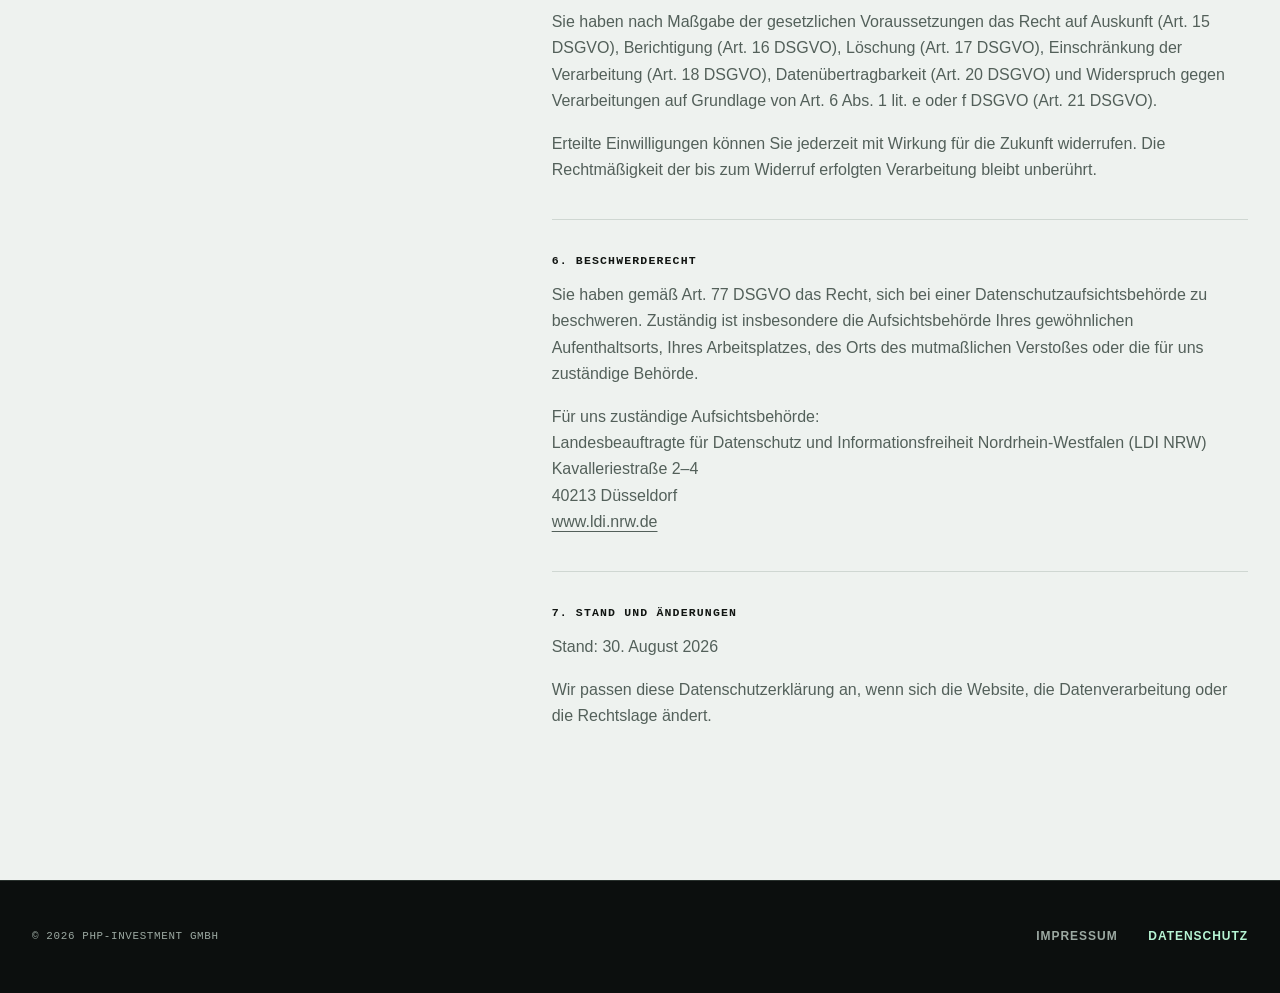
==== commit bfe1597f: "Complete privacy publication data" ====
--- a/datenschutz.html
+++ b/datenschutz.html
@@ -39,11 +39,10 @@
         <section aria-labelledby="verantwortlicher">
           <h2 id="verantwortlicher">1. Verantwortlicher</h2>
           <p><strong>PHP-Investment GmbH</strong><br>
-            <span class="placeholder">[STRASSE UND HAUSNUMMER]</span><br>
-            <span class="placeholder">[PLZ ORT]</span><br>
+            Im Grasfeld 8<br>
+            50354 Hürth<br>
             Deutschland</p>
-          <p>Telefon: <span class="placeholder">[TELEFONNUMMER]</span><br>
-            E-Mail: <span class="placeholder">[E-MAIL-ADRESSE]</span></p>
+          <p>E-Mail: <a href="&#109;&#97;&#105;&#108;&#116;&#111;&#58;&#105;&#110;&#102;&#111;&#64;&#112;&#104;&#112;&#45;&#105;&#110;&#118;&#101;&#115;&#116;&#109;&#101;&#110;&#116;&#46;&#100;&#101;">&#105;&#110;&#102;&#111;&#64;&#112;&#104;&#112;&#45;&#105;&#110;&#118;&#101;&#115;&#116;&#109;&#101;&#110;&#116;&#46;&#100;&#101;</a></p>
           <!-- TODO: Kontaktdaten eines Datenschutzbeauftragten nur ergänzen, falls einer bestellt wurde/bestellt werden muss. -->
         </section>
 
@@ -51,13 +50,13 @@
           <h2 id="hosting">2. Hosting und Server-Logfiles</h2>
           <p>Diese Website wird bei der Hetzner Online GmbH, Industriestr. 25, 91710 Gunzenhausen, Deutschland, gehostet. Beim Aufruf der Website verarbeitet der Webserver technisch erforderliche Zugriffsdaten. Dazu können insbesondere die aufgerufene Datei, Datum und Uhrzeit des Abrufs, übertragene Datenmenge, HTTP-Statuscode, Browsertyp und -version, Betriebssystem, Referrer-URL sowie die IP-Adresse gehören.</p>
           <p>Die Verarbeitung erfolgt, um die Website sicher und zuverlässig bereitzustellen, Fehler zu analysieren und Missbrauch abzuwehren. Rechtsgrundlage ist Art. 6 Abs. 1 lit. f DSGVO. Unser berechtigtes Interesse liegt im sicheren und störungsfreien Betrieb dieser Website.</p>
-          <p>Hetzner dokumentiert für Webhosting-Produkte standardmäßig anonymisierte IP-Adressen und eine konfigurierbare Vorhaltezeit der Apache-Logs. Für diesen Hosting-Account gilt: <span class="placeholder">[KONFIGURIERTE SPEICHERDAUER UND LOG-EINSTELLUNGEN IN KONSOLEH PRÜFEN UND HIER EINTRAGEN]</span>.</p>
+          <p>Die in den Webserver-Logfiles enthaltenen IP-Adressen werden von Hetzner anonymisiert. Die Logfiles werden nach sieben Tagen automatisch gelöscht.</p>
           <p>Empfänger der Daten kann im Rahmen des Hostings die Hetzner Online GmbH sein. Ob und in welchem Umfang eine Vereinbarung zur Auftragsverarbeitung für das konkrete Vertragsverhältnis erforderlich und abgeschlossen ist, ist vor Veröffentlichung zu prüfen.</p>
         </section>
 
         <section aria-labelledby="kontakt-datenschutz">
           <h2 id="kontakt-datenschutz">3. Kontaktaufnahme</h2>
-          <p>Wenn Sie uns per E-Mail oder Telefon kontaktieren, verarbeiten wir die von Ihnen mitgeteilten Daten, um Ihre Anfrage zu bearbeiten und mögliche Anschlussfragen zu beantworten.</p>
+          <p>Wenn Sie uns per E-Mail kontaktieren, verarbeiten wir die von Ihnen mitgeteilten Daten, um Ihre Anfrage zu bearbeiten und mögliche Anschlussfragen zu beantworten.</p>
           <p>Die Rechtsgrundlage ist Art. 6 Abs. 1 lit. b DSGVO, soweit Ihre Anfrage auf den Abschluss oder die Durchführung eines Vertrags gerichtet ist. In anderen Fällen beruht die Verarbeitung auf Art. 6 Abs. 1 lit. f DSGVO; unser berechtigtes Interesse liegt in der sachgerechten Bearbeitung Ihrer Anfrage. Soweit gesetzliche Aufbewahrungspflichten bestehen, ist Art. 6 Abs. 1 lit. c DSGVO die Rechtsgrundlage.</p>
           <p>Wir speichern Ihre Angaben nur so lange, wie dies zur Bearbeitung erforderlich ist oder gesetzliche Aufbewahrungspflichten bestehen.</p>
         </section>
@@ -77,7 +76,11 @@
         <section aria-labelledby="beschwerde">
           <h2 id="beschwerde">6. Beschwerderecht</h2>
           <p>Sie haben gemäß Art. 77 DSGVO das Recht, sich bei einer Datenschutzaufsichtsbehörde zu beschweren. Zuständig ist insbesondere die Aufsichtsbehörde Ihres gewöhnlichen Aufenthaltsorts, Ihres Arbeitsplatzes, des Orts des mutmaßlichen Verstoßes oder die für uns zuständige Behörde.</p>
-          <p>Für uns zuständige Aufsichtsbehörde: <span class="placeholder">[NACH FESTSTEHEN DES FIRMENSITZES ZUSTÄNDIGE DATENSCHUTZ-AUFSICHTSBEHÖRDE EINTRAGEN]</span></p>
+          <p>Für uns zuständige Aufsichtsbehörde:<br>
+            Landesbeauftragte für Datenschutz und Informationsfreiheit Nordrhein-Westfalen (LDI NRW)<br>
+            Kavalleriestraße 2–4<br>
+            40213 Düsseldorf<br>
+            <a href="https://www.ldi.nrw.de/">www.ldi.nrw.de</a></p>
         </section>
 
         <section aria-labelledby="stand">
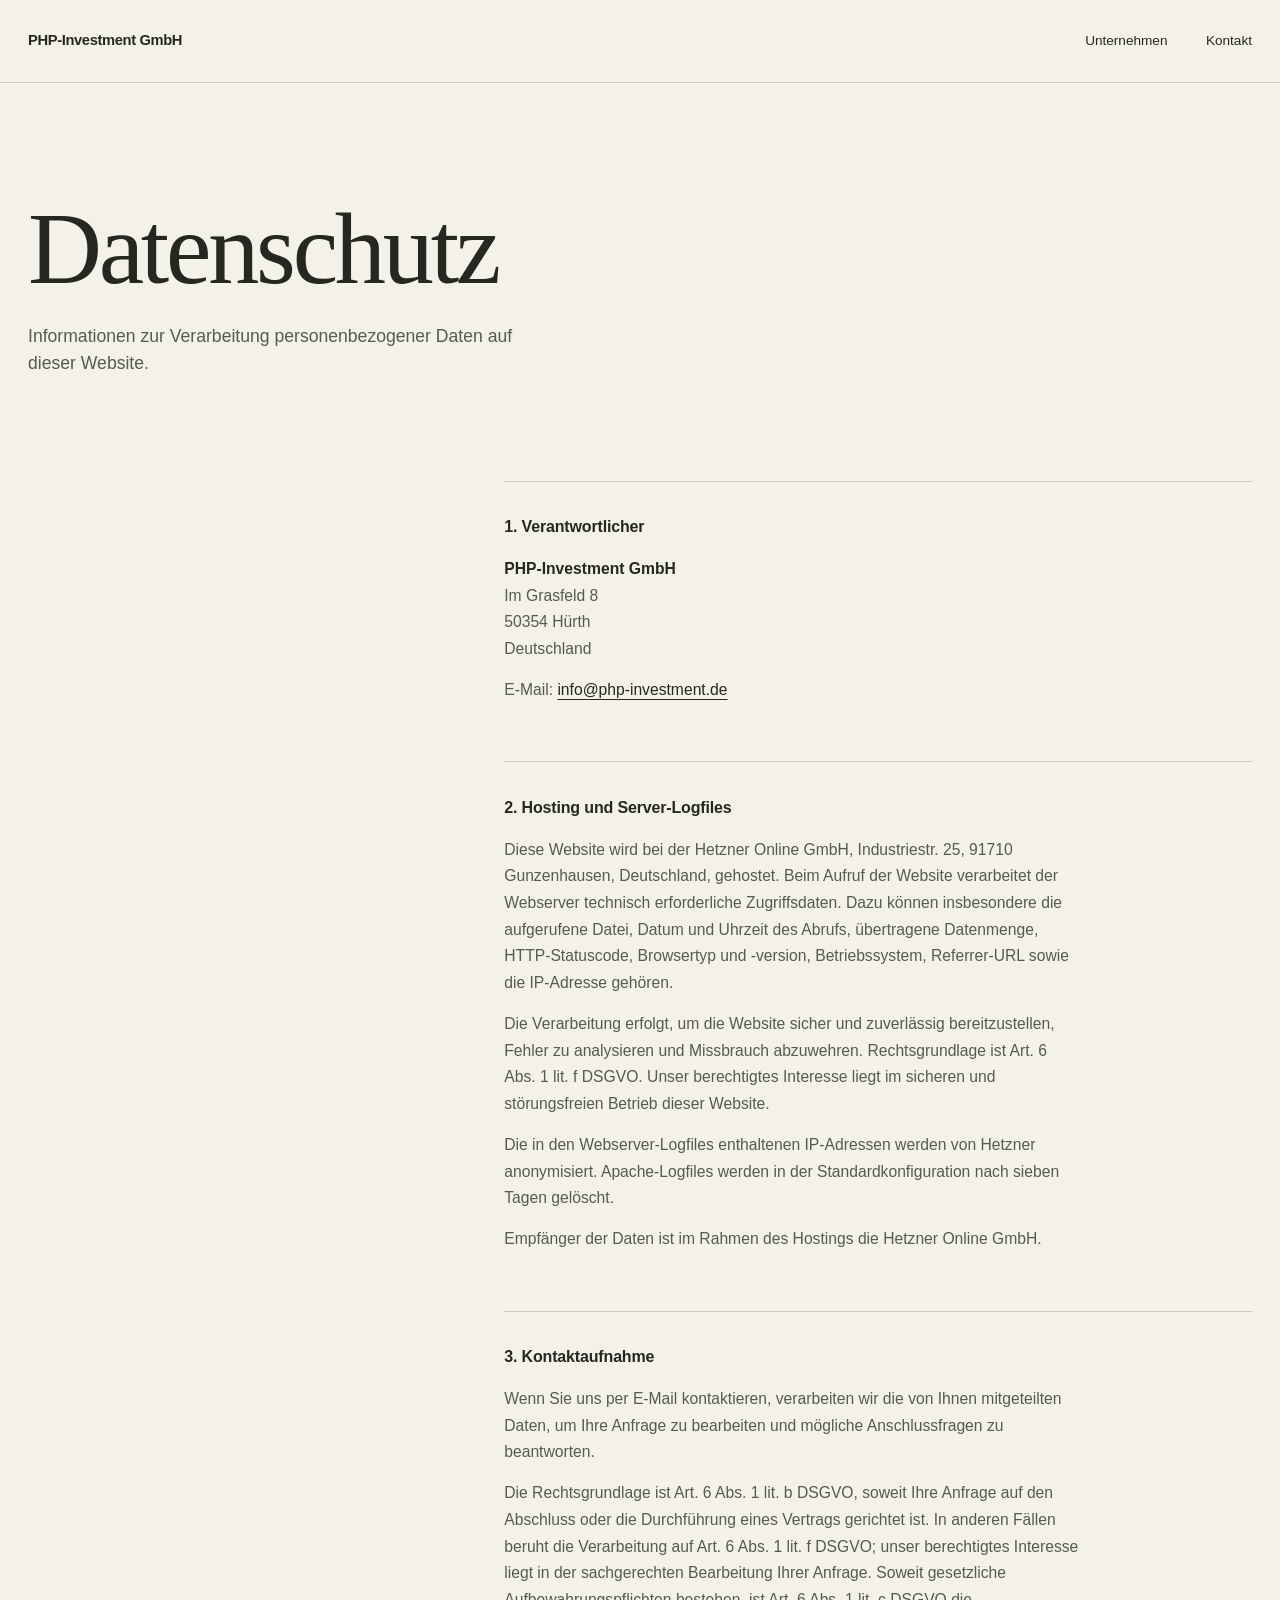
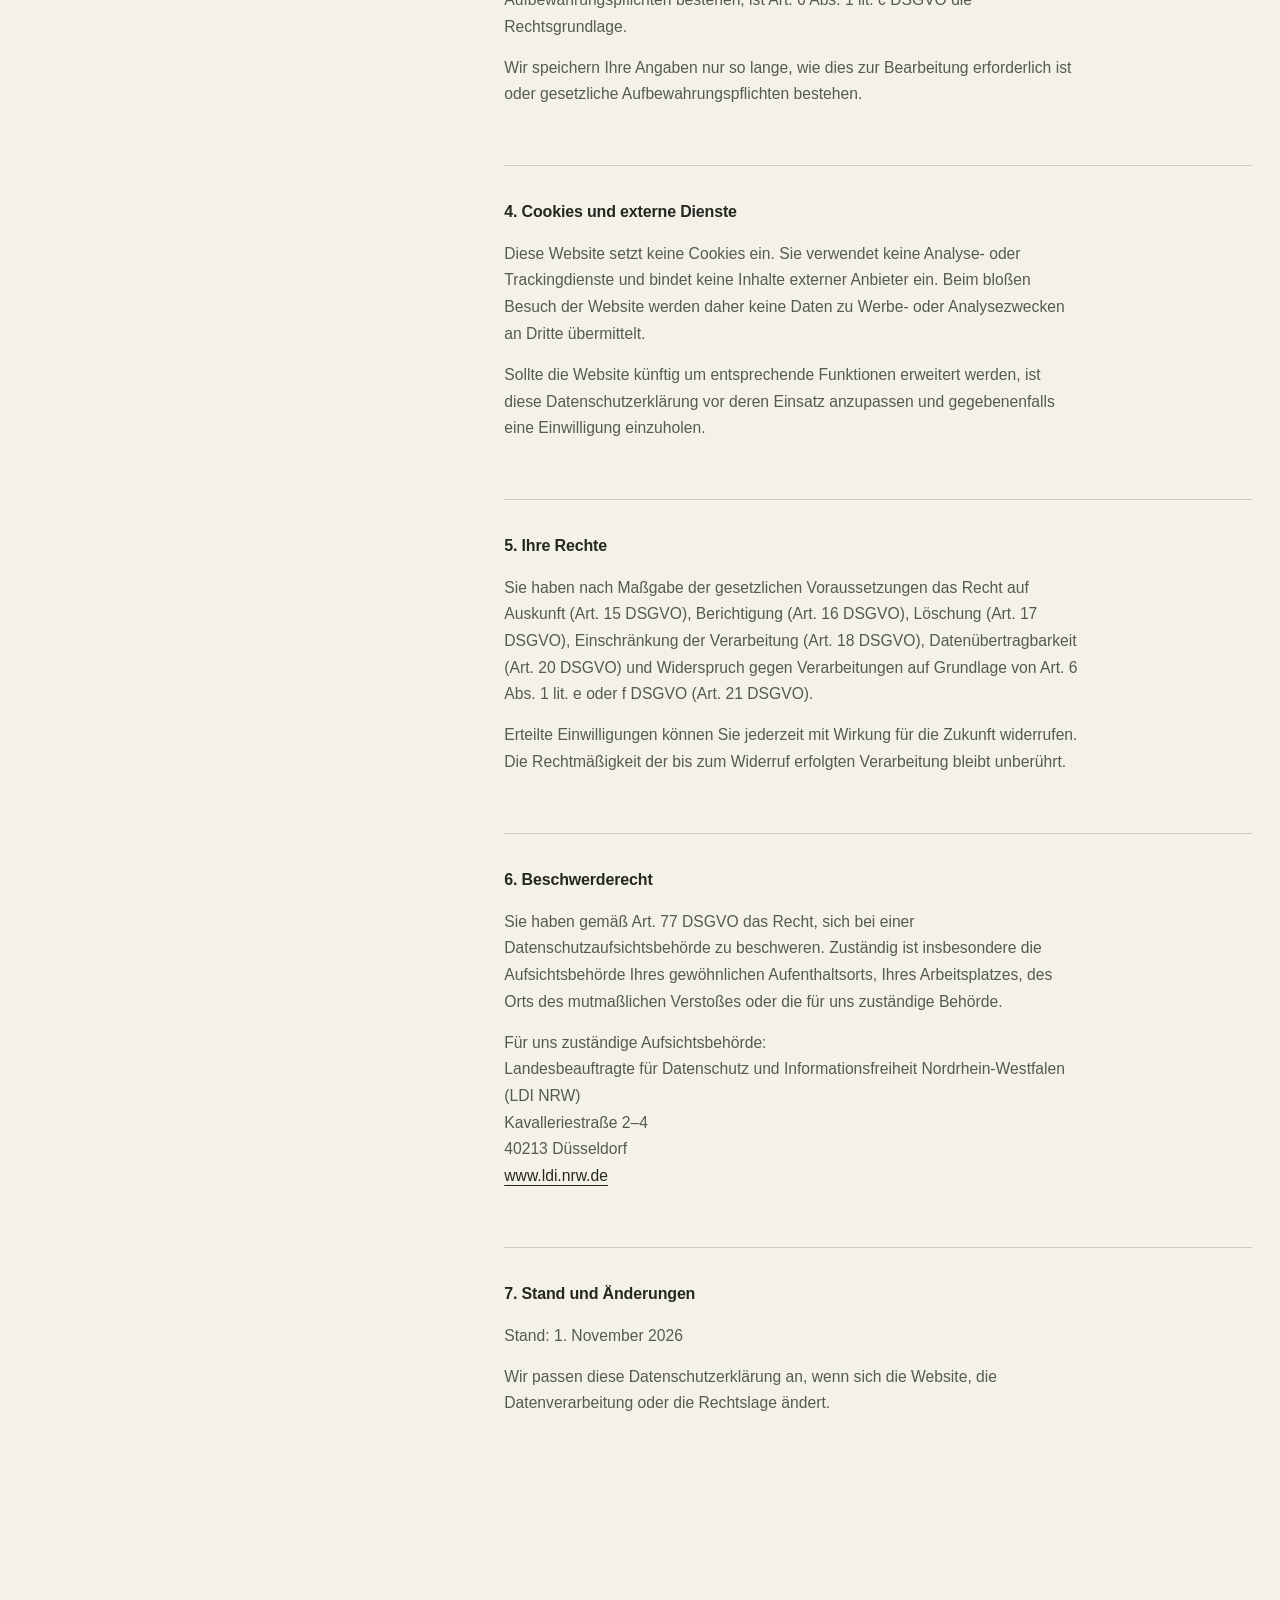
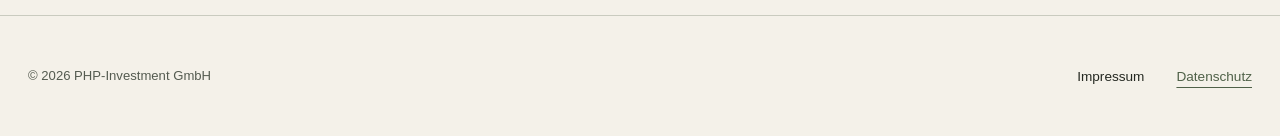
==== commit f4bb345d: "Build concise holding company website" ====
--- a/datenschutz.html
+++ b/datenschutz.html
@@ -14,15 +14,10 @@
 
   <header class="site-header">
     <div class="shell header-inner">
-      <a class="brand" href="index.html" aria-label="PHP-Investment GmbH – Startseite">
-        <span class="brand-mark" aria-hidden="true">P</span>
-        <span>PHP-Investment GmbH</span>
-      </a>
+      <a class="brand" href="index.html" aria-label="PHP-Investment GmbH – Startseite">PHP-Investment GmbH</a>
       <nav class="site-nav" aria-label="Hauptnavigation">
         <a href="index.html#unternehmen">Unternehmen</a>
         <a href="index.html#kontakt">Kontakt</a>
-        <a href="impressum.html">Impressum</a>
-        <a href="datenschutz.html" aria-current="page">Datenschutz</a>
       </nav>
     </div>
   </header>
@@ -30,7 +25,6 @@
   <main id="main" class="legal-main">
     <article class="shell legal-layout">
       <header class="legal-intro">
-        <p class="eyebrow">Rechtliche Informationen</p>
         <h1>Datenschutz</h1>
         <p>Informationen zur Verarbeitung personenbezogener Daten auf dieser Website.</p>
       </header>
@@ -43,15 +37,14 @@
             50354 Hürth<br>
             Deutschland</p>
           <p>E-Mail: <a href="&#109;&#97;&#105;&#108;&#116;&#111;&#58;&#105;&#110;&#102;&#111;&#64;&#112;&#104;&#112;&#45;&#105;&#110;&#118;&#101;&#115;&#116;&#109;&#101;&#110;&#116;&#46;&#100;&#101;">&#105;&#110;&#102;&#111;&#64;&#112;&#104;&#112;&#45;&#105;&#110;&#118;&#101;&#115;&#116;&#109;&#101;&#110;&#116;&#46;&#100;&#101;</a></p>
-          <!-- TODO: Kontaktdaten eines Datenschutzbeauftragten nur ergänzen, falls einer bestellt wurde/bestellt werden muss. -->
         </section>
 
         <section aria-labelledby="hosting">
           <h2 id="hosting">2. Hosting und Server-Logfiles</h2>
           <p>Diese Website wird bei der Hetzner Online GmbH, Industriestr. 25, 91710 Gunzenhausen, Deutschland, gehostet. Beim Aufruf der Website verarbeitet der Webserver technisch erforderliche Zugriffsdaten. Dazu können insbesondere die aufgerufene Datei, Datum und Uhrzeit des Abrufs, übertragene Datenmenge, HTTP-Statuscode, Browsertyp und -version, Betriebssystem, Referrer-URL sowie die IP-Adresse gehören.</p>
           <p>Die Verarbeitung erfolgt, um die Website sicher und zuverlässig bereitzustellen, Fehler zu analysieren und Missbrauch abzuwehren. Rechtsgrundlage ist Art. 6 Abs. 1 lit. f DSGVO. Unser berechtigtes Interesse liegt im sicheren und störungsfreien Betrieb dieser Website.</p>
-          <p>Die in den Webserver-Logfiles enthaltenen IP-Adressen werden von Hetzner anonymisiert. Die Logfiles werden nach sieben Tagen automatisch gelöscht.</p>
-          <p>Empfänger der Daten kann im Rahmen des Hostings die Hetzner Online GmbH sein. Ob und in welchem Umfang eine Vereinbarung zur Auftragsverarbeitung für das konkrete Vertragsverhältnis erforderlich und abgeschlossen ist, ist vor Veröffentlichung zu prüfen.</p>
+          <p>Die in den Webserver-Logfiles enthaltenen IP-Adressen werden von Hetzner anonymisiert. Apache-Logfiles werden in der Standardkonfiguration nach sieben Tagen gelöscht.</p>
+          <p>Empfänger der Daten ist im Rahmen des Hostings die Hetzner Online GmbH.</p>
         </section>
 
         <section aria-labelledby="kontakt-datenschutz">
@@ -85,7 +78,7 @@
 
         <section aria-labelledby="stand">
           <h2 id="stand">7. Stand und Änderungen</h2>
-          <p>Stand: 30. August 2026</p>
+          <p>Stand: 1. November 2026</p>
           <p>Wir passen diese Datenschutzerklärung an, wenn sich die Website, die Datenverarbeitung oder die Rechtslage ändert.</p>
         </section>
       </div>
@@ -95,7 +88,7 @@
   <footer class="site-footer">
     <div class="shell footer-inner">
       <p>© 2026 PHP-Investment GmbH</p>
-      <nav aria-label="Rechtliche Hinweise">
+      <nav class="footer-links" aria-label="Rechtliche Hinweise">
         <a href="impressum.html">Impressum</a>
         <a href="datenschutz.html" aria-current="page">Datenschutz</a>
       </nav>
--- a/assets/css/styles.css
+++ b/assets/css/styles.css
@@ -1,693 +1,99 @@
 :root {
-  --bg: #0c0f0e;
-  --surface: #121715;
-  --surface-raised: #171d1a;
-  --paper: #eef2ef;
-  --ink: #edf4ef;
-  --ink-soft: #9ca9a2;
-  --ink-dark: #111512;
-  --accent: #b7f5d4;
-  --accent-strong: #78dda8;
-  --line: #29312d;
-  --line-light: #cfd7d2;
-  --placeholder-bg: #f5dda0;
-  --placeholder-ink: #493900;
-  --shell: 76rem;
+  color-scheme: light;
+  --paper: #f4f1e9;
+  --paper-deep: #ebe6dc;
+  --ink: #242821;
+  --muted: #545b50;
+  --accent: #4f6148;
+  --rule: #c9cbbf;
+  --shell: 78rem;
 }
 
-*,
-*::before,
-*::after {
-  box-sizing: border-box;
-}
-
-html {
-  scroll-behavior: smooth;
-}
-
+*, *::before, *::after { box-sizing: border-box; }
+html { scroll-behavior: smooth; }
 body {
   margin: 0;
-  background: var(--bg);
+  background: var(--paper);
   color: var(--ink);
-  font-family: Inter, ui-sans-serif, -apple-system, BlinkMacSystemFont, "Segoe UI", Helvetica, Arial, sans-serif;
+  font-family: "Helvetica Neue", Helvetica, Arial, sans-serif;
   font-size: 1rem;
-  line-height: 1.65;
+  line-height: 1.58;
   -webkit-font-smoothing: antialiased;
 }
-
-::selection {
-  background: var(--accent);
-  color: var(--ink-dark);
+::selection { background: #c9d1bf; color: var(--ink); }
+a { color: inherit; text-decoration-thickness: 1px; text-underline-offset: .24em; transition: color 160ms ease-out, text-decoration-color 160ms ease-out; }
+a:hover { color: var(--accent); }
+a:focus-visible { outline: 2px solid var(--accent); outline-offset: 5px; border-radius: 1px; }
+.skip-link { position: fixed; top: .7rem; left: .7rem; z-index: 50; padding: .7rem 1rem; background: var(--ink); color: var(--paper); transform: translateY(-160%); }
+.skip-link:focus { transform: translateY(0); color: var(--paper); }
+.shell { width: min(calc(100% - 3.5rem), var(--shell)); margin-inline: auto; }
+.site-header { border-bottom: 1px solid var(--rule); }
+.header-inner { min-height: 5.1rem; display: flex; align-items: center; justify-content: space-between; gap: 2rem; }
+.brand { color: var(--ink); text-decoration: none; font-size: .92rem; font-weight: 650; letter-spacing: -.025em; white-space: nowrap; }
+.brand:hover { color: var(--accent); }
+.site-nav { display: flex; align-items: center; gap: clamp(1.2rem, 3vw, 2.6rem); }
+.site-nav a, .footer-links a { font-size: .85rem; font-weight: 500; text-decoration: none; }
+.site-nav a:hover, .site-nav a[aria-current="page"], .footer-links a:hover, .footer-links a[aria-current="page"] { color: var(--accent); text-decoration: underline; text-underline-offset: .45em; }
+h1, h2, h3, p { margin-top: 0; }
+h1, h2, .display { font-family: Iowan Old Style, Baskerville, "Palatino Linotype", "Book Antiqua", Georgia, serif; font-weight: 400; letter-spacing: -.032em; }
+.hero { min-height: min(780px, calc(100svh - 5.1rem)); display: flex; flex-direction: column; justify-content: space-between; padding-block: clamp(5rem, 11vh, 9rem) 3.6rem; }
+.hero-main { max-width: 64rem; }
+.hero h1 { margin: 0; font-size: clamp(4.25rem, 10vw, 9rem); line-height: .96; }
+.hero h1 span { display: block; }
+.hero h1 .name-second { padding-left: clamp(0rem, 8vw, 7rem); }
+.hero-bottom { display: flex; align-items: end; justify-content: space-between; gap: 2rem; padding-top: 5rem; }
+.hero-intro { max-width: 33rem; margin: 0; font-size: clamp(1.15rem, 1.55vw, 1.45rem); line-height: 1.45; letter-spacing: -.014em; }
+.hero-link { flex: none; display: inline-flex; align-items: center; gap: .8rem; padding-bottom: .2rem; color: var(--accent); font-size: .95rem; text-decoration: none; border-bottom: 1px solid currentColor; }
+.hero-link span { display: inline-block; transition: transform 170ms ease-out; }
+.hero-link:hover span { transform: translateX(4px); }
+.section { border-top: 1px solid var(--rule); padding-block: clamp(5rem, 10vw, 9rem); }
+.section-inner { display: grid; grid-template-columns: minmax(12rem, 1fr) minmax(0, 2fr); column-gap: clamp(2rem, 8vw, 10rem); }
+.section-heading { font-family: "Helvetica Neue", Helvetica, Arial, sans-serif; font-size: .9rem; font-weight: 600; letter-spacing: 0; line-height: 1.5; }
+.about-copy { max-width: 41rem; }
+.about-copy p { margin-bottom: 1.5rem; font-size: clamp(1.5rem, 2.4vw, 2.3rem); line-height: 1.3; letter-spacing: -.026em; }
+.about-copy p + p { max-width: 35rem; color: var(--muted); font-size: clamp(1rem, 1.2vw, 1.16rem); line-height: 1.65; letter-spacing: 0; }
+.contact-section { background: var(--paper-deep); }
+.contact-copy { max-width: 43rem; }
+.contact-copy p { margin-bottom: 1.4rem; color: var(--muted); font-size: 1.06rem; }
+.contact-email { display: inline-block; max-width: 100%; overflow-wrap: anywhere; color: var(--ink); font-family: Iowan Old Style, Baskerville, "Palatino Linotype", Georgia, serif; font-size: clamp(2.1rem, 4.4vw, 4.5rem); line-height: 1.1; letter-spacing: -.032em; text-decoration-color: var(--accent); text-underline-offset: .15em; }
+.contact-email:hover { text-decoration-color: var(--ink); }
+.site-footer { border-top: 1px solid var(--rule); }
+.footer-inner { min-height: 7.5rem; display: flex; align-items: center; justify-content: space-between; gap: 2rem; }
+.footer-inner p { margin: 0; color: var(--muted); font-size: .82rem; }
+.footer-links { display: flex; flex-wrap: wrap; gap: 1.2rem 2rem; }
+.legal-main { padding-block: clamp(5rem, 9vw, 8rem) clamp(7rem, 11vw, 11rem); }
+.legal-intro { max-width: 49rem; padding-bottom: clamp(4rem, 8vw, 7rem); }
+.legal-intro h1 { margin-bottom: 1.4rem; font-size: clamp(4rem, 8vw, 7.8rem); line-height: 1; }
+.legal-intro p { max-width: 33rem; margin-bottom: 0; color: var(--muted); font-size: 1.1rem; }
+.legal-content { display: grid; grid-template-columns: minmax(0, 1fr) minmax(0, 2fr); column-gap: clamp(2rem, 8vw, 10rem); }
+.legal-content section { grid-column: 2; padding-block: 2.1rem 2.7rem; border-top: 1px solid var(--rule); }
+.legal-content h2 { margin-bottom: 1.1rem; font-family: "Helvetica Neue", Helvetica, Arial, sans-serif; font-size: 1rem; font-weight: 650; letter-spacing: -.01em; line-height: 1.45; }
+.legal-content p, .legal-content ul { max-width: 66ch; margin-bottom: .9rem; color: var(--muted); font-size: .98rem; line-height: 1.7; overflow-wrap: anywhere; }
+.legal-content strong { color: var(--ink); font-weight: 600; }
+.legal-content a { color: var(--ink); }
+.legal-content a:hover { color: var(--accent); }
+@media (max-width: 720px) {
+  .shell { width: min(calc(100% - 2.5rem), var(--shell)); }
+  .header-inner { min-height: 4.5rem; align-items: start; flex-direction: column; justify-content: center; gap: .45rem; padding-block: .8rem; }
+  .site-nav { gap: 1.6rem; }
+  .site-nav a { font-size: .78rem; }
+  .hero { min-height: min(720px, calc(100svh - 4.5rem)); padding-block: clamp(4rem, 10vh, 6rem) 2.7rem; }
+  .hero h1 { font-size: clamp(2.45rem, 11.3vw, 6.4rem); }
+  .hero h1 .name-second { padding-left: 0; }
+  .hero-bottom { align-items: start; flex-direction: column; gap: 2rem; padding-top: 3rem; }
+  .hero-intro { font-size: 1.18rem; }
+  .section { padding-block: 4.5rem 5rem; }
+  .section-inner, .legal-content { display: block; }
+  .section-heading { margin-bottom: 2.8rem; }
+  .footer-inner { min-height: 8rem; align-items: start; flex-direction: column; justify-content: center; gap: 1.1rem; padding-block: 1.4rem; }
+  .legal-main { padding-block: 4.3rem 6rem; }
+  .legal-intro { padding-bottom: 3.8rem; }
+  .legal-intro h1 { font-size: clamp(3.5rem, 13vw, 5rem); overflow-wrap: anywhere; }
 }
-
-a {
-  color: inherit;
-  text-decoration-thickness: 1px;
-  text-underline-offset: 0.24em;
+@media (max-width: 360px) {
+  .brand { font-size: .84rem; }
+  .site-nav { gap: 1rem; }
+  .about-copy p { font-size: 1.35rem; }
+  .legal-intro h1 { font-size: 2.8rem; }
 }
-
-a:hover {
-  color: var(--accent);
-}
-
-a:focus-visible {
-  outline: 2px solid var(--accent);
-  outline-offset: 5px;
-}
-
-.skip-link {
-  position: fixed;
-  z-index: 100;
-  top: 0.75rem;
-  left: 0.75rem;
-  padding: 0.65rem 0.9rem;
-  background: var(--accent);
-  color: var(--ink-dark);
-  font-weight: 700;
-  transform: translateY(-160%);
-  transition: transform 160ms ease;
-}
-
-.skip-link:focus {
-  color: var(--ink-dark);
-  transform: translateY(0);
-}
-
-.shell {
-  width: min(calc(100% - 3rem), var(--shell));
-  margin-inline: auto;
-}
-
-.site-header {
-  position: relative;
-  z-index: 10;
-  border-bottom: 1px solid var(--line);
-  background: var(--bg);
-}
-
-.header-inner {
-  min-height: 5.5rem;
-  display: flex;
-  align-items: center;
-  justify-content: space-between;
-  gap: 2rem;
-}
-
-.brand {
-  display: inline-flex;
-  align-items: center;
-  gap: 0.85rem;
-  color: var(--ink);
-  font-size: 0.9rem;
-  font-weight: 700;
-  letter-spacing: -0.01em;
-  text-decoration: none;
-  white-space: nowrap;
-}
-
-.brand-mark {
-  position: relative;
-  display: grid;
-  width: 2.15rem;
-  height: 2.15rem;
-  place-items: center;
-  border: 1px solid var(--accent);
-  color: var(--accent);
-  font-family: ui-monospace, SFMono-Regular, Menlo, Consolas, monospace;
-  font-size: 0.78rem;
-  font-weight: 700;
-}
-
-.brand-mark::after {
-  position: absolute;
-  right: -3px;
-  bottom: -3px;
-  width: 6px;
-  height: 6px;
-  background: var(--accent);
-  content: "";
-}
-
-.site-nav,
-.site-footer nav {
-  display: flex;
-  align-items: center;
-  gap: clamp(1rem, 2.4vw, 2rem);
-}
-
-.site-nav a,
-.site-footer a {
-  color: var(--ink-soft);
-  font-size: 0.75rem;
-  font-weight: 700;
-  letter-spacing: 0.08em;
-  text-decoration: none;
-  text-transform: uppercase;
-}
-
-.site-nav a:hover,
-.site-nav a[aria-current="page"],
-.site-footer a:hover,
-.site-footer a[aria-current="page"] {
-  color: var(--accent);
-}
-
-.hero {
-  position: relative;
-  min-height: 44rem;
-  display: grid;
-  grid-template-columns: minmax(0, 1.4fr) minmax(18rem, 0.6fr);
-  align-items: center;
-  gap: clamp(3rem, 8vw, 7rem);
-  padding-block: clamp(5.5rem, 11vw, 9rem);
-}
-
-.hero::before {
-  position: absolute;
-  top: 0;
-  bottom: 0;
-  left: 50%;
-  width: 1px;
-  background: var(--line);
-  content: "";
-  pointer-events: none;
-}
-
-.hero-copy {
-  position: relative;
-  z-index: 1;
-  min-width: 0;
-  max-width: 52rem;
-}
-
-.eyebrow {
-  display: inline-flex;
-  align-items: center;
-  gap: 0.75rem;
-  margin: 0 0 1.6rem;
-  color: var(--accent);
-  font-family: ui-monospace, SFMono-Regular, Menlo, Consolas, monospace;
-  font-size: 0.68rem;
-  font-weight: 700;
-  letter-spacing: 0.14em;
-  line-height: 1.4;
-  text-transform: uppercase;
-}
-
-.eyebrow::before {
-  width: 1.5rem;
-  height: 1px;
-  background: currentColor;
-  content: "";
-}
-
-h1,
-h2,
-h3,
-p {
-  margin-top: 0;
-}
-
-h1,
-h2 {
-  font-weight: 650;
-  letter-spacing: -0.055em;
-}
-
-h1 {
-  max-width: 14ch;
-  margin-bottom: 2rem;
-  font-size: clamp(3.5rem, 6.8vw, 6.4rem);
-  line-height: 0.94;
-}
-
-h2 {
-  margin-bottom: 1rem;
-  font-size: clamp(2.5rem, 4.8vw, 4.5rem);
-  line-height: 0.98;
-}
-
-h3 {
-  margin-bottom: 1rem;
-  font-size: 1rem;
-}
-
-.lead {
-  max-width: 38rem;
-  margin-bottom: 2rem;
-  color: var(--ink-soft);
-  font-size: clamp(1.06rem, 1.6vw, 1.25rem);
-  line-height: 1.6;
-}
-
-.text-link {
-  display: inline-flex;
-  gap: 0.7rem;
-  align-items: center;
-  color: var(--accent);
-  font-family: ui-monospace, SFMono-Regular, Menlo, Consolas, monospace;
-  font-size: 0.72rem;
-  font-weight: 700;
-  letter-spacing: 0.08em;
-  text-decoration: none;
-  text-transform: uppercase;
-}
-
-.text-link span {
-  transition: transform 160ms ease;
-}
-
-.text-link:hover span {
-  transform: translateX(0.25rem);
-}
-
-.hero-figure {
-  position: relative;
-  z-index: 1;
-  width: min(100%, 22rem);
-  aspect-ratio: 0.82;
-  justify-self: end;
-  border: 1px solid #3a4540;
-  background: var(--surface);
-}
-
-.hero-figure::before {
-  position: absolute;
-  z-index: 2;
-  top: 1.2rem;
-  right: 1.2rem;
-  width: 0.5rem;
-  height: 0.5rem;
-  border-radius: 50%;
-  background: var(--accent);
-  box-shadow: 0 0 0 6px rgba(183, 245, 212, 0.08);
-  content: "";
-}
-
-.hero-figure::after {
-  position: absolute;
-  z-index: 2;
-  top: 1.25rem;
-  left: 1.25rem;
-  color: var(--ink-soft);
-  font-family: ui-monospace, SFMono-Regular, Menlo, Consolas, monospace;
-  font-size: 0.62rem;
-  letter-spacing: 0.12em;
-  content: "PHP—01";
-}
-
-.figure-line,
-.figure-block,
-.figure-label {
-  position: absolute;
-}
-
-.figure-line {
-  top: 0;
-  bottom: 0;
-  width: 1px;
-  background: var(--line);
-}
-
-.figure-line-one {
-  left: 33.333%;
-}
-
-.figure-line-two {
-  left: 66.666%;
-}
-
-.figure-block {
-  right: 0;
-  bottom: 0;
-  width: 66.666%;
-  height: 56%;
-  background: var(--accent);
-}
-
-.figure-block::before {
-  position: absolute;
-  top: 1rem;
-  left: 1rem;
-  width: 2rem;
-  height: 2rem;
-  border-top: 1px solid var(--ink-dark);
-  border-left: 1px solid var(--ink-dark);
-  content: "";
-  opacity: 0.55;
-}
-
-.figure-label {
-  z-index: 2;
-  right: 1.2rem;
-  bottom: 1.2rem;
-  color: var(--ink-dark);
-  font-size: clamp(1rem, 2vw, 1.25rem);
-  font-weight: 650;
-  line-height: 1.15;
-  text-align: right;
-}
-
-.figure-label small {
-  display: block;
-  margin-bottom: 0.4rem;
-  font-family: ui-monospace, SFMono-Regular, Menlo, Consolas, monospace;
-  font-size: 0.55rem;
-  font-weight: 700;
-  letter-spacing: 0.12em;
-  text-transform: uppercase;
-}
-
-.section {
-  padding-block: clamp(5.5rem, 10vw, 9rem);
-  border-top: 1px solid var(--line);
-  scroll-margin-top: 1rem;
-}
-
-.section-muted {
-  background: var(--paper);
-  color: var(--ink-dark);
-}
-
-.split-layout {
-  display: grid;
-  grid-template-columns: minmax(13rem, 0.72fr) minmax(0, 1.28fr);
-  gap: clamp(3rem, 10vw, 9rem);
-}
-
-.section-number {
-  display: inline-flex;
-  min-width: 2.5rem;
-  margin-bottom: 1.5rem;
-  padding: 0.3rem 0.5rem;
-  border: 1px solid currentColor;
-  color: var(--accent-strong);
-  font-family: ui-monospace, SFMono-Regular, Menlo, Consolas, monospace;
-  font-size: 0.62rem;
-  font-weight: 700;
-  letter-spacing: 0.12em;
-}
-
-.section-muted .section-number {
-  color: #28734d;
-}
-
-.prose {
-  max-width: 45rem;
-}
-
-.prose-large {
-  font-size: clamp(1.45rem, 2.6vw, 2.2rem);
-  font-weight: 480;
-  letter-spacing: -0.025em;
-  line-height: 1.4;
-}
-
-.prose-large p:first-child::first-line {
-  color: #173e2b;
-}
-
-.prose p:last-child,
-.legal-content section p:last-child {
-  margin-bottom: 0;
-}
-
-.contact-card {
-  position: relative;
-  display: grid;
-  grid-template-columns: repeat(2, minmax(0, 1fr));
-  gap: 3rem;
-  padding: clamp(1.6rem, 4vw, 3rem);
-  border: 1px solid var(--line);
-  background: var(--surface-raised);
-}
-
-.contact-card::before {
-  position: absolute;
-  top: -1px;
-  left: -1px;
-  width: 5rem;
-  height: 2px;
-  background: var(--accent);
-  content: "";
-}
-
-address {
-  color: var(--ink-soft);
-  font-style: normal;
-}
-
-.contact-list {
-  margin: 0;
-}
-
-.contact-list > div + div {
-  margin-top: 1.5rem;
-}
-
-.contact-list dt {
-  margin-bottom: 0.35rem;
-  color: var(--accent);
-  font-family: ui-monospace, SFMono-Regular, Menlo, Consolas, monospace;
-  font-size: 0.62rem;
-  font-weight: 700;
-  letter-spacing: 0.12em;
-  text-transform: uppercase;
-}
-
-.contact-list dd {
-  margin: 0;
-}
-
-.placeholder {
-  padding: 0.06em 0.18em;
-  background: var(--placeholder-bg);
-  color: var(--placeholder-ink);
-  box-decoration-break: clone;
-  -webkit-box-decoration-break: clone;
-}
-
-.site-footer {
-  border-top: 1px solid var(--line);
-  background: var(--bg);
-}
-
-.footer-inner {
-  min-height: 7rem;
-  display: flex;
-  align-items: center;
-  justify-content: space-between;
-  gap: 2rem;
-}
-
-.footer-inner p {
-  margin: 0;
-  color: var(--ink-soft);
-  font-family: ui-monospace, SFMono-Regular, Menlo, Consolas, monospace;
-  font-size: 0.68rem;
-  letter-spacing: 0.06em;
-  text-transform: uppercase;
-}
-
-.legal-main {
-  background: var(--paper);
-  color: var(--ink-dark);
-}
-
-.legal-layout {
-  display: grid;
-  grid-template-columns: minmax(15rem, 0.72fr) minmax(0, 1.28fr);
-  gap: clamp(3rem, 10vw, 9rem);
-  padding-block: clamp(4.5rem, 9vw, 8rem);
-}
-
-.legal-intro {
-  align-self: start;
-  position: sticky;
-  top: 3rem;
-}
-
-.legal-intro .eyebrow {
-  color: #28734d;
-}
-
-.legal-intro h1 {
-  margin-bottom: 1.25rem;
-  font-size: clamp(3rem, 5.5vw, 5rem);
-}
-
-.legal-intro > p:last-child {
-  max-width: 24rem;
-  color: #5d6963;
-}
-
-.legal-content {
-  max-width: 45rem;
-}
-
-.legal-content section {
-  padding-block: 2.2rem;
-  border-top: 1px solid var(--line-light);
-}
-
-.legal-content section:first-child {
-  padding-top: 0;
-  border-top: 0;
-}
-
-.legal-content h2 {
-  margin-bottom: 1rem;
-  font-family: ui-monospace, SFMono-Regular, Menlo, Consolas, monospace;
-  font-size: 0.72rem;
-  font-weight: 750;
-  letter-spacing: 0.1em;
-  text-transform: uppercase;
-}
-
-.legal-content p {
-  color: #53605a;
-}
-
-.legal-content strong {
-  color: var(--ink-dark);
-}
-
-.notice {
-  padding: 1.25rem;
-  border-left: 3px solid #987415;
-  background: #fff9e8;
-}
-
-.notice .notice-title {
-  margin-bottom: 0.4rem;
-  color: var(--ink-dark);
-  font-family: ui-monospace, SFMono-Regular, Menlo, Consolas, monospace;
-  font-size: 0.66rem;
-  font-weight: 750;
-  letter-spacing: 0.1em;
-  text-transform: uppercase;
-}
-
-@media (max-width: 52rem) {
-  .header-inner {
-    padding-block: 1rem;
-    align-items: flex-start;
-    flex-direction: column;
-    gap: 0.9rem;
-  }
-
-  .site-nav {
-    width: 100%;
-    padding-bottom: 0.25rem;
-    overflow-x: auto;
-  }
-
-  .hero {
-    min-height: auto;
-    grid-template-columns: 1fr;
-  }
-
-  .hero::before {
-    left: 33.333%;
-  }
-
-  .hero-figure {
-    width: min(70vw, 20rem);
-    justify-self: start;
-  }
-
-  .split-layout,
-  .legal-layout {
-    grid-template-columns: 1fr;
-    gap: 2.5rem;
-  }
-
-  .legal-intro {
-    position: static;
-  }
-
-  .contact-card {
-    grid-template-columns: 1fr;
-  }
-}
-
-@media (max-width: 35rem) {
-  .shell {
-    width: min(calc(100% - 2rem), var(--shell));
-  }
-
-  .brand {
-    font-size: 0.82rem;
-  }
-
-  .site-nav {
-    gap: 1rem;
-  }
-
-  .site-nav a {
-    font-size: 0.66rem;
-  }
-
-  .hero {
-    padding-block: 4.5rem;
-  }
-
-  h1 {
-    overflow-wrap: break-word;
-    font-size: clamp(2.7rem, 12.2vw, 3.35rem);
-    hyphens: auto;
-  }
-
-  .lead {
-    font-size: 1rem;
-  }
-
-  .hero-figure {
-    width: 78vw;
-  }
-
-  .footer-inner {
-    padding-block: 1.5rem;
-    align-items: flex-start;
-    flex-direction: column;
-    justify-content: center;
-    gap: 0.8rem;
-  }
-}
-
-@media (prefers-reduced-motion: reduce) {
-  html {
-    scroll-behavior: auto;
-  }
-
-  *,
-  *::before,
-  *::after {
-    scroll-behavior: auto !important;
-    transition-duration: 0.01ms !important;
-  }
-}
-
-@media print {
-  .site-header,
-  .site-footer,
-  .skip-link {
-    display: none;
-  }
-
-  body,
-  .legal-main {
-    background: #fff;
-    color: #111;
-  }
-
-  .legal-layout {
-    display: block;
-    width: 100%;
-    padding: 0;
-  }
-
-  .legal-intro {
-    margin-bottom: 2rem;
-  }
-}
+@media (prefers-reduced-motion: reduce) { html { scroll-behavior: auto; } *, *::before, *::after { transition-duration: .01ms !important; animation-duration: .01ms !important; } }
